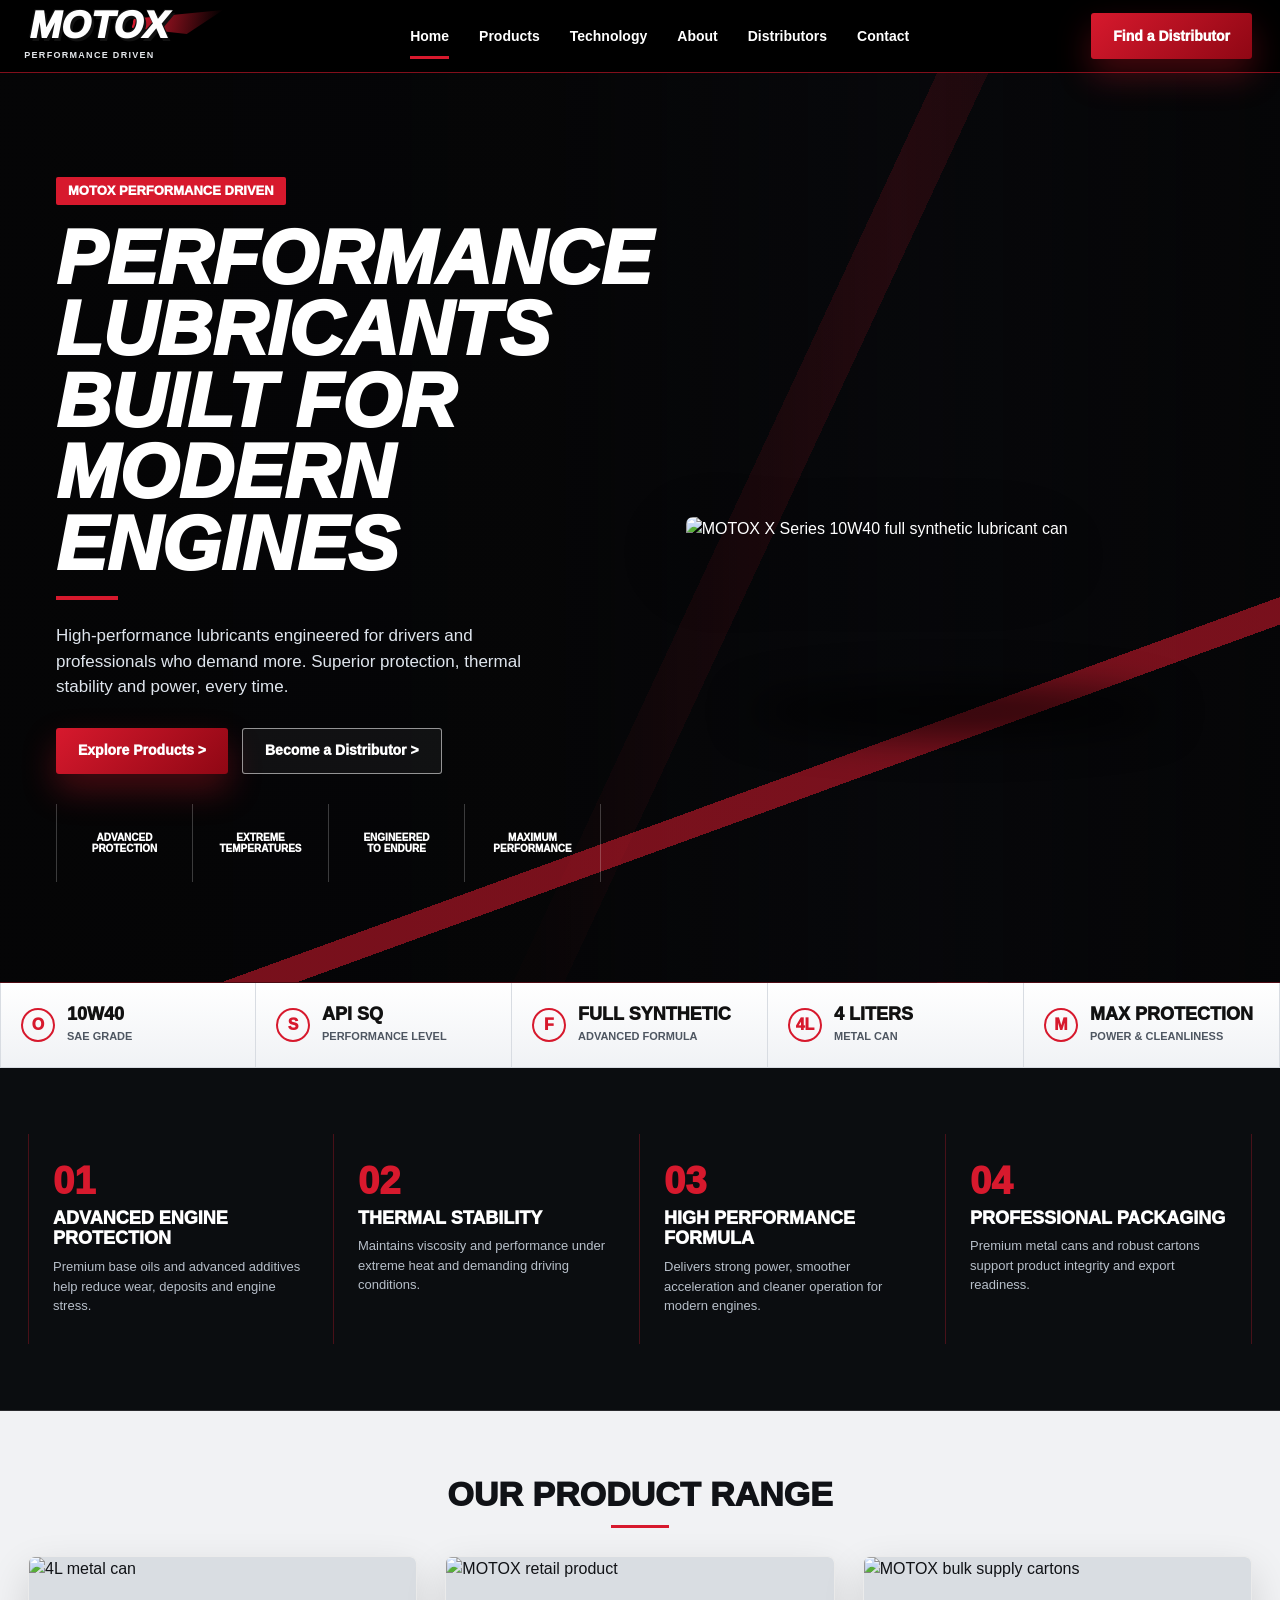
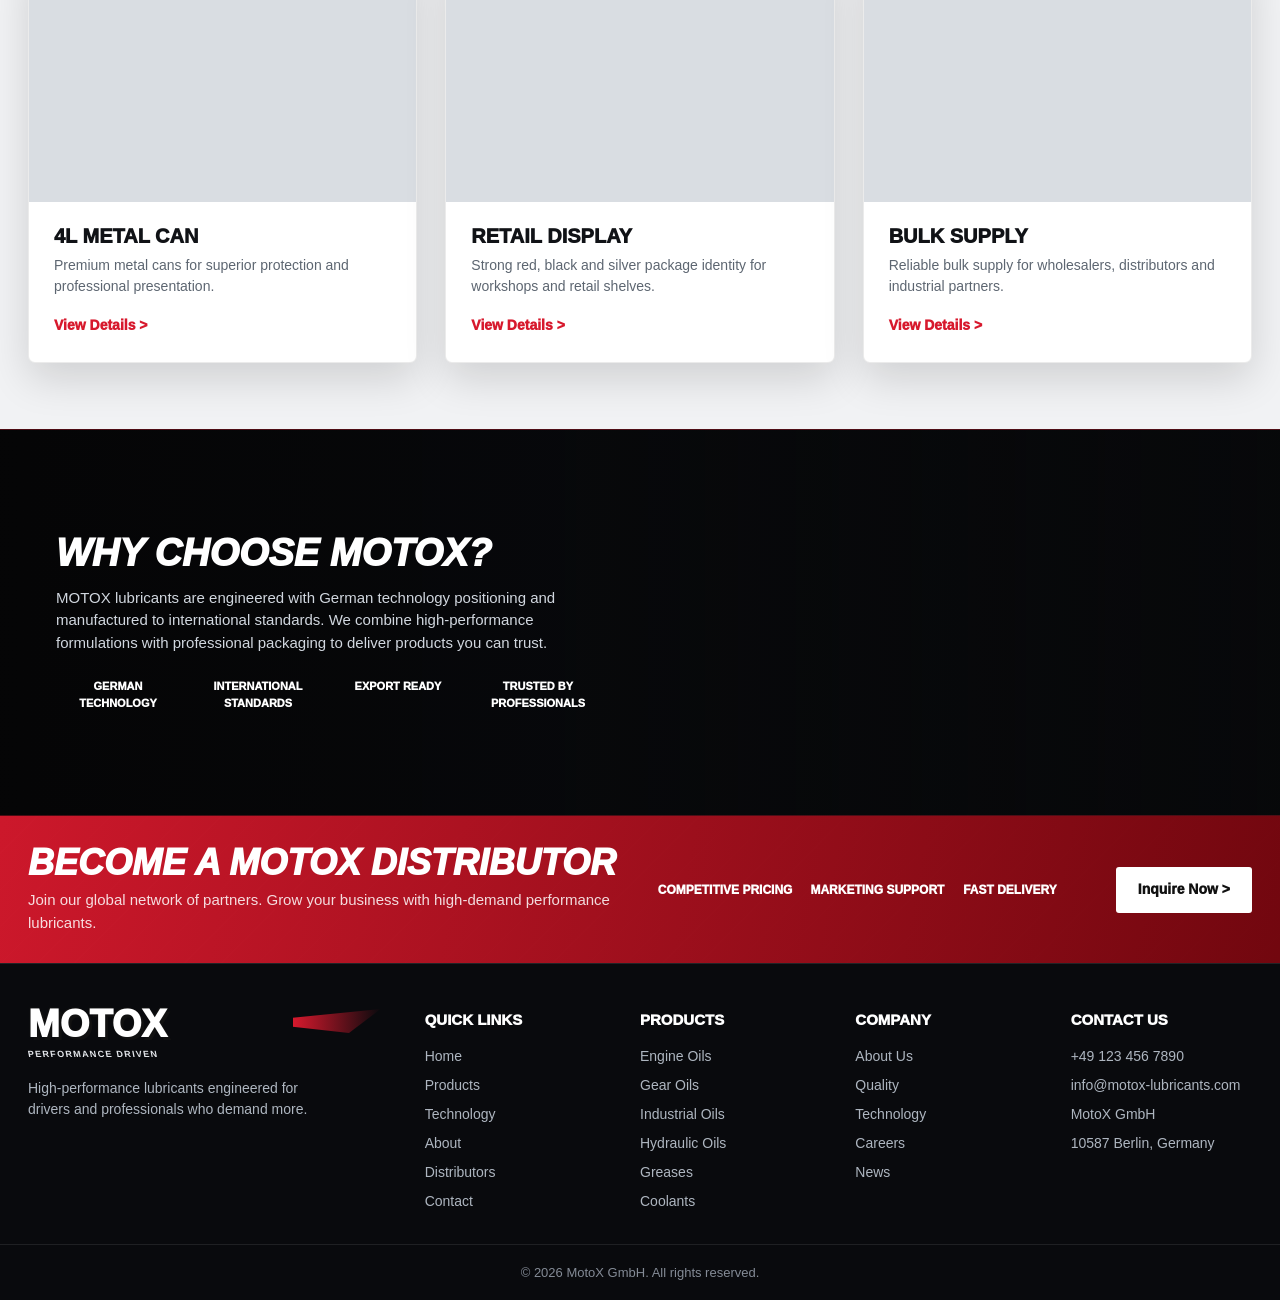
==== motox-public/index.html @ d798e987 "Publish usable MOTOX public preview page" ====
<!doctype html>
<html lang="en">
<head>
<meta charset="utf-8">
<meta name="viewport" content="width=device-width, initial-scale=1">
<title>MOTOX Performance Driven</title>
<meta name="description" content="MOTOX performance lubricants built for modern engines.">
<style>
:root{--red:#d7192d;--red2:#8f0714;--black:#050506;--ink:#101216;--muted:#b8c0ca;--paper:#f1f2f4;--max:1280px}*{box-sizing:border-box}html{scroll-behavior:smooth}body{margin:0;background:#050506;color:#fff;font-family:"Arial Narrow","Segoe UI",Arial,"Noto Sans TC",sans-serif;line-height:1.5}a{color:inherit;text-decoration:none}img{display:block;max-width:100%}.topbar{position:sticky;top:0;z-index:20;background:rgba(0,0,0,.94);border-bottom:1px solid rgba(215,25,45,.6);backdrop-filter:blur(14px)}.nav{max-width:var(--max);height:72px;margin:auto;padding:0 28px;display:flex;align-items:center;justify-content:space-between;gap:24px}.logo{position:relative;min-width:200px;transform:skew(-11deg)}.logo strong{display:block;font-size:38px;line-height:.82;font-weight:1000;text-shadow:3px 3px 0 #111,-1px -1px 0 #111}.logo span{display:block;margin-top:8px;font-size:9px;font-weight:900;letter-spacing:1.3px;text-transform:uppercase;transform:skew(11deg);color:#e4e7eb}.logo:after{content:"";position:absolute;top:0;right:10px;width:88px;height:24px;background:linear-gradient(90deg,var(--red),transparent);clip-path:polygon(0 36%,100% 0,64% 100%,0 74%);z-index:-1}.links{display:flex;gap:30px;font-size:14px;font-weight:850}.links a{height:72px;display:grid;place-items:center;position:relative}.links a:after{content:"";position:absolute;bottom:13px;left:0;right:0;height:3px;background:var(--red);transform:scaleX(0)}.links a:hover:after,.links .active:after{transform:scaleX(1)}.cta,.btn,.ghost,.lightbtn{min-height:46px;display:inline-flex;align-items:center;justify-content:center;gap:10px;padding:0 22px;border-radius:3px;font-size:14px;font-weight:950;white-space:nowrap}.cta,.btn{background:linear-gradient(135deg,var(--red),var(--red2));box-shadow:0 16px 34px rgba(215,25,45,.32)}.ghost{border:1px solid rgba(255,255,255,.55);background:rgba(255,255,255,.05)}.lightbtn{color:#111;background:#fff}.hero{min-height:540px;overflow:hidden;position:relative;background:linear-gradient(90deg,rgba(5,5,6,.99),rgba(5,5,6,.93) 42%,rgba(5,5,6,.36) 70%,rgba(5,5,6,.86)),linear-gradient(115deg,transparent 0 55%,rgba(215,25,45,.22) 55% 58%,transparent 58%),url("https://images.weserv.nl/?url=https%3A%2F%2Ffiles.catbox.moe%2Fi6bog7.jpg") right center/50% 100% no-repeat,#08090d;border-bottom:1px solid rgba(215,25,45,.35)}.hero:before{content:"";position:absolute;inset:0;background:linear-gradient(160deg,transparent 0 72%,rgba(215,25,45,.55) 72% 74%,transparent 74%);pointer-events:none}.hero-inner{position:relative;z-index:1;max-width:var(--max);min-height:540px;margin:auto;padding:38px 28px 34px;display:grid;grid-template-columns:minmax(0,.95fr) minmax(420px,.85fr);gap:28px;align-items:center}.tag{display:inline-flex;min-height:28px;align-items:center;background:var(--red);padding:0 12px;border-radius:2px;font-size:13px;font-weight:1000;text-transform:uppercase}.hero h1{max-width:590px;margin:17px 0 0;font-size:clamp(46px,6.2vw,76px);line-height:.94;font-style:italic;font-weight:1000;text-transform:uppercase}.line{width:62px;height:4px;background:var(--red);margin:17px 0 0}.hero p{max-width:520px;margin:23px 0 0;color:#dfe5ed;font-family:"Segoe UI",Arial,sans-serif;font-size:17px;font-weight:500}.actions{display:flex;gap:14px;flex-wrap:wrap;margin-top:28px}.mini{max-width:545px;margin-top:30px;display:grid;grid-template-columns:repeat(4,1fr);border-left:1px solid rgba(255,255,255,.22)}.mini div{min-height:78px;display:grid;place-items:center;text-align:center;border-right:1px solid rgba(255,255,255,.22);font-size:10px;line-height:1.1;font-weight:1000;text-transform:uppercase}.product{position:relative;min-height:470px;display:grid;place-items:center}.product:after{content:"";position:absolute;left:11%;right:11%;bottom:6%;height:50px;border-radius:50%;background:rgba(0,0,0,.65);filter:blur(20px)}.product img{position:relative;z-index:1;width:min(100%,545px);border-radius:7px;filter:drop-shadow(0 26px 42px rgba(0,0,0,.48))}.strip{background:linear-gradient(#fff,#f0f2f5);color:#111;border-bottom:1px solid #d8dce2}.strip-inner{max-width:var(--max);margin:auto;display:grid;grid-template-columns:repeat(5,1fr)}.spec{min-height:84px;padding:16px 20px;display:flex;align-items:center;gap:12px;border-right:1px solid #d8dce2}.spec:first-child{border-left:1px solid #d8dce2}.icon{width:34px;height:34px;border:2px solid var(--red);border-radius:50%;display:grid;place-items:center;color:var(--red);font-weight:1000}.spec b{display:block;font-size:18px;line-height:1;font-weight:1000;text-transform:uppercase}.spec span{display:block;margin-top:5px;color:#4e5661;font-size:11px;font-weight:900;text-transform:uppercase}.features{background:#0b0d10;border-bottom:1px solid rgba(255,255,255,.12)}.feature-grid{max-width:var(--max);margin:auto;display:grid;grid-template-columns:repeat(4,1fr)}.feature{min-height:166px;padding:28px 24px;border-right:1px solid rgba(215,25,45,.3)}.feature:first-child{border-left:1px solid rgba(215,25,45,.3)}.feature .mark{color:var(--red);font-size:38px;font-weight:1000;line-height:1}.feature h3{margin:8px 0;font-size:18px;line-height:1.15;font-weight:1000;text-transform:uppercase}.feature p{margin:0;color:#b7bfc9;font-family:"Segoe UI",Arial,sans-serif;font-size:13px}section{padding:66px 28px}.light{color:#101216;background:var(--paper)}.inner{max-width:var(--max);margin:auto}.title{text-align:center;margin-bottom:28px}.title h2{margin:0;font-size:34px;line-height:1;font-weight:1000;text-transform:uppercase}.title:after{content:"";display:block;width:58px;height:3px;background:var(--red);margin:14px auto 0}.cards{display:grid;grid-template-columns:repeat(3,1fr);gap:28px}.card{overflow:hidden;border-radius:7px;background:#fff;border:1px solid rgba(0,0,0,.08);box-shadow:0 16px 42px rgba(0,0,0,.14)}.card img{width:100%;height:245px;object-fit:cover;background:#d9dde2}.card:nth-child(1) img{object-position:center 42%}.card:nth-child(2) img{object-position:center 48%}.card:nth-child(3) img{object-position:center 40%}.body{padding:23px 25px 25px}.body h3{margin:0 0 8px;font-size:20px;line-height:1.1;font-weight:1000;text-transform:uppercase}.body p{margin:0;color:#5d6671;font-family:"Segoe UI",Arial,sans-serif;font-size:14px}.body a{display:inline-flex;margin-top:18px;color:var(--red);font-size:14px;font-weight:1000}.why{position:relative;min-height:245px;background:linear-gradient(90deg,rgba(5,5,6,.98),rgba(7,8,10,.94) 44%,rgba(7,8,10,.16)),url("https://images.weserv.nl/?url=https%3A%2F%2Ffiles.catbox.moe%2F18kzrf.jpg") right center/auto 100% no-repeat,#07080a;border-top:1px solid rgba(215,25,45,.34);border-bottom:1px solid rgba(215,25,45,.34)}.why-inner{max-width:var(--max);min-height:245px;margin:auto;padding:38px 28px;display:grid;align-content:center}.why-copy{max-width:560px}.why h2{margin:0;font-size:38px;line-height:1;font-weight:1000;font-style:italic;text-transform:uppercase}.why p{margin:15px 0 0;color:#d1d7df;font-family:"Segoe UI",Arial,sans-serif;font-size:15px}.points{margin-top:24px;display:grid;grid-template-columns:repeat(4,124px);gap:16px}.points div{text-align:center;font-size:11px;font-weight:1000;text-transform:uppercase}.dist{padding:29px 28px;background:linear-gradient(100deg,rgba(215,25,45,.95),rgba(116,7,15,.98)),repeating-linear-gradient(135deg,rgba(255,255,255,.08) 0,rgba(255,255,255,.08) 1px,transparent 1px,transparent 26px)}.dist-inner{max-width:var(--max);margin:auto;display:grid;grid-template-columns:minmax(0,1fr) auto;gap:28px;align-items:center}.dist h2{margin:0;font-size:36px;line-height:1;font-weight:1000;font-style:italic;text-transform:uppercase}.dist p{margin:8px 0 0;color:rgba(255,255,255,.85);font-family:"Segoe UI",Arial,sans-serif;font-size:15px}.dist-actions{display:grid;grid-template-columns:repeat(3,minmax(120px,1fr)) auto;gap:18px;align-items:center}.dist-item{font-size:12px;font-weight:1000;text-transform:uppercase}.footer{background:#090a0d;border-top:1px solid rgba(255,255,255,.1)}.footer-inner{max-width:var(--max);margin:auto;padding:45px 28px 32px;display:grid;grid-template-columns:1.2fr repeat(4,minmax(125px,.6fr));gap:34px}.footer p{max-width:280px;margin:16px 0 0;color:#aeb6c0;font-family:"Segoe UI",Arial,sans-serif;font-size:14px}.footer h3{margin:0 0 14px;font-size:15px;font-weight:1000;text-transform:uppercase}.footer ul{display:grid;gap:8px;margin:0;padding:0;list-style:none;color:#aeb6c0;font-family:"Segoe UI",Arial,sans-serif;font-size:14px}.copy{padding:18px 28px;border-top:1px solid rgba(255,255,255,.09);color:#848b96;text-align:center;font-family:"Segoe UI",Arial,sans-serif;font-size:13px}@media(max-width:1080px){.links{display:none}.hero-inner{grid-template-columns:1fr}.product{min-height:auto}.strip-inner{grid-template-columns:repeat(3,1fr)}.feature-grid,.cards{grid-template-columns:repeat(2,1fr)}.dist-inner,.dist-actions{grid-template-columns:1fr}.footer-inner{grid-template-columns:repeat(2,1fr)}}@media(max-width:680px){.nav{height:66px;padding:0 16px}.logo{min-width:138px}.logo strong{font-size:27px}.logo span{font-size:8px}.cta{min-height:38px;padding:0 12px;font-size:12px}.hero-inner{padding:40px 16px;min-height:0}.hero h1{font-size:clamp(38px,12vw,58px)}.actions{flex-direction:column}.btn,.ghost,.lightbtn{width:100%}.mini,.strip-inner,.feature-grid,.cards,.points,.footer-inner{grid-template-columns:1fr}.mini{border-left:0}.mini div,.spec,.feature{border-left:0!important;border-right:0!important;border-bottom:1px solid rgba(255,255,255,.14)}section{padding:54px 16px}.why-inner{padding:42px 16px}.dist{padding:32px 16px}.footer-inner{padding:40px 16px 28px}}
</style>
</head>
<body>
<header class="topbar"><nav class="nav"><a class="logo" href="#top"><strong>MOTOX</strong><span>Performance Driven</span></a><div class="links"><a class="active" href="#top">Home</a><a href="#products">Products</a><a href="#technology">Technology</a><a href="#about">About</a><a href="#distributors">Distributors</a><a href="#contact">Contact</a></div><a class="cta" href="#distributors">Find a Distributor</a></nav></header>
<main id="top"><section class="hero"><div class="hero-inner"><div><span class="tag">MOTOX Performance Driven</span><h1>Performance Lubricants Built For Modern Engines</h1><div class="line"></div><p>High-performance lubricants engineered for drivers and professionals who demand more. Superior protection, thermal stability and power, every time.</p><div class="actions"><a class="btn" href="#products">Explore Products &gt;</a><a class="ghost" href="#distributors">Become a Distributor &gt;</a></div><div class="mini"><div>Advanced<br>Protection</div><div>Extreme<br>Temperatures</div><div>Engineered<br>To Endure</div><div>Maximum<br>Performance</div></div></div><div class="product"><img src="https://images.weserv.nl/?url=https%3A%2F%2Ffiles.catbox.moe%2F12duyk.jpg" alt="MOTOX X Series 10W40 full synthetic lubricant can"></div></div></section><div class="strip"><div class="strip-inner"><div class="spec"><div class="icon">O</div><div><b>10W40</b><span>SAE Grade</span></div></div><div class="spec"><div class="icon">S</div><div><b>API SQ</b><span>Performance Level</span></div></div><div class="spec"><div class="icon">F</div><div><b>Full Synthetic</b><span>Advanced Formula</span></div></div><div class="spec"><div class="icon">4L</div><div><b>4 Liters</b><span>Metal Can</span></div></div><div class="spec"><div class="icon">M</div><div><b>Max Protection</b><span>Power & Cleanliness</span></div></div></div></div><section id="technology" class="features"><div class="feature-grid"><article class="feature"><div class="mark">01</div><h3>Advanced Engine Protection</h3><p>Premium base oils and advanced additives help reduce wear, deposits and engine stress.</p></article><article class="feature"><div class="mark">02</div><h3>Thermal Stability</h3><p>Maintains viscosity and performance under extreme heat and demanding driving conditions.</p></article><article class="feature"><div class="mark">03</div><h3>High Performance Formula</h3><p>Delivers strong power, smoother acceleration and cleaner operation for modern engines.</p></article><article class="feature"><div class="mark">04</div><h3>Professional Packaging</h3><p>Premium metal cans and robust cartons support product integrity and export readiness.</p></article></div></section><section id="products" class="light"><div class="inner"><div class="title"><h2>Our Product Range</h2></div><div class="cards"><article class="card"><img src="https://images.weserv.nl/?url=https%3A%2F%2Ffiles.catbox.moe%2F12duyk.jpg" alt="4L metal can"><div class="body"><h3>4L Metal Can</h3><p>Premium metal cans for superior protection and professional presentation.</p><a href="#contact">View Details &gt;</a></div></article><article class="card"><img src="https://images.weserv.nl/?url=https%3A%2F%2Ffiles.catbox.moe%2F2rlpzh.jpg" alt="MOTOX retail product"><div class="body"><h3>Retail Display</h3><p>Strong red, black and silver package identity for workshops and retail shelves.</p><a href="#contact">View Details &gt;</a></div></article><article class="card"><img src="https://images.weserv.nl/?url=https%3A%2F%2Ffiles.catbox.moe%2Ffzpqph.jpg" alt="MOTOX bulk supply cartons"><div class="body"><h3>Bulk Supply</h3><p>Reliable bulk supply for wholesalers, distributors and industrial partners.</p><a href="#contact">View Details &gt;</a></div></article></div></div></section><section id="about" class="why"><div class="why-inner"><div class="why-copy"><h2>Why Choose MOTOX?</h2><p>MOTOX lubricants are engineered with German technology positioning and manufactured to international standards. We combine high-performance formulations with professional packaging to deliver products you can trust.</p><div class="points"><div>German Technology</div><div>International Standards</div><div>Export Ready</div><div>Trusted By Professionals</div></div></div></div></section><section id="distributors" class="dist"><div class="dist-inner"><div><h2>Become a MOTOX Distributor</h2><p>Join our global network of partners. Grow your business with high-demand performance lubricants.</p></div><div class="dist-actions"><div class="dist-item">Competitive Pricing</div><div class="dist-item">Marketing Support</div><div class="dist-item">Fast Delivery</div><a class="lightbtn" href="#contact">Inquire Now &gt;</a></div></div></section></main><footer id="contact" class="footer"><div class="footer-inner"><div><a class="logo" href="#top"><strong>MOTOX</strong><span>Performance Driven</span></a><p>High-performance lubricants engineered for drivers and professionals who demand more.</p></div><div><h3>Quick Links</h3><ul><li>Home</li><li>Products</li><li>Technology</li><li>About</li><li>Distributors</li><li>Contact</li></ul></div><div><h3>Products</h3><ul><li>Engine Oils</li><li>Gear Oils</li><li>Industrial Oils</li><li>Hydraulic Oils</li><li>Greases</li><li>Coolants</li></ul></div><div><h3>Company</h3><ul><li>About Us</li><li>Quality</li><li>Technology</li><li>Careers</li><li>News</li></ul></div><div><h3>Contact Us</h3><ul><li>+49 123 456 7890</li><li>info@motox-lubricants.com</li><li>MotoX GmbH</li><li>10587 Berlin, Germany</li></ul></div></div><div class="copy">&copy; 2026 MotoX GmbH. All rights reserved.</div></footer>
</body>
</html>
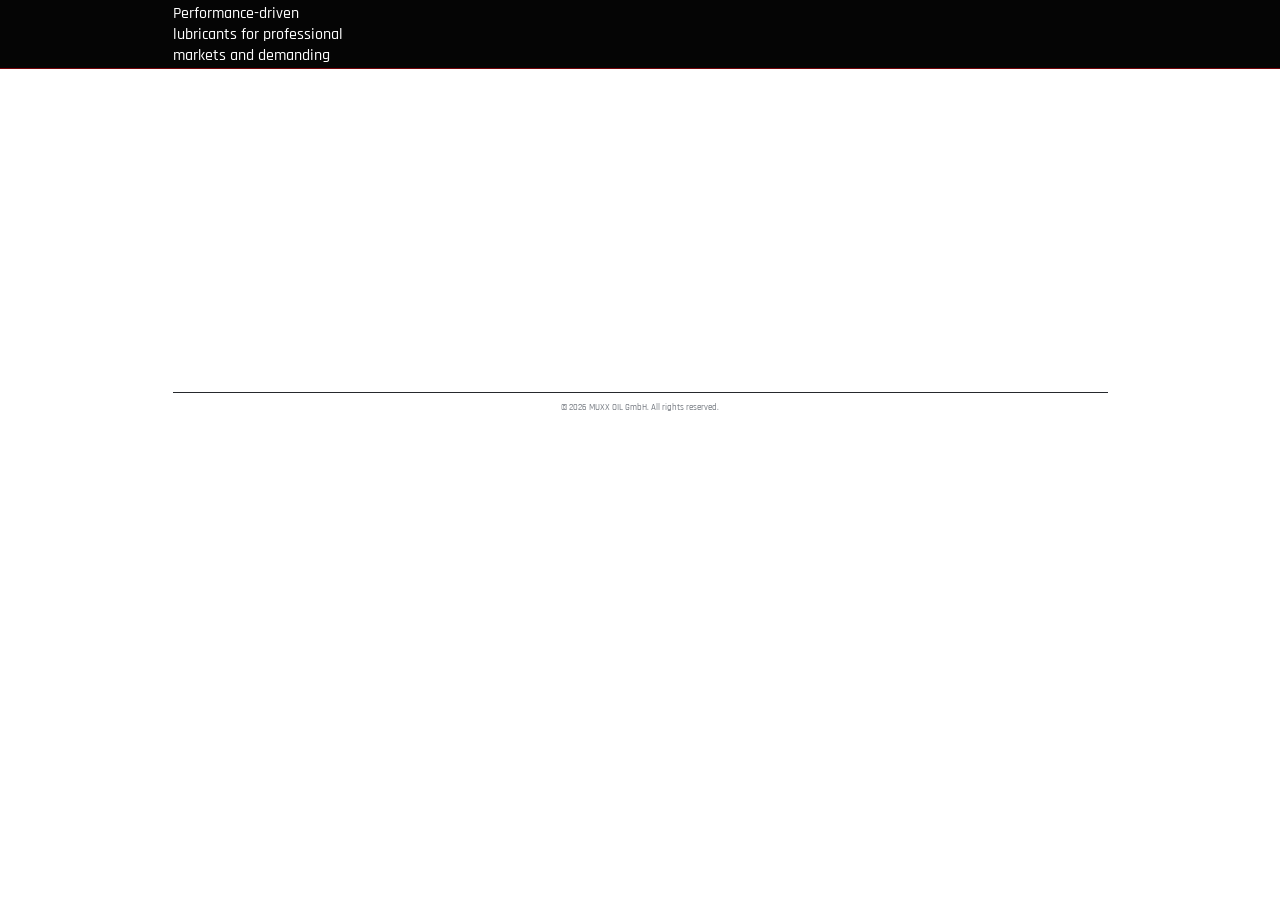
==== commit dfd9f103: "Update MOTOX public website with full product series" ====
--- a/motox-public/index.html
+++ b/motox-public/index.html
@@ -1,16 +1,337 @@
 <!doctype html>
 <html lang="en">
 <head>
-<meta charset="utf-8">
-<meta name="viewport" content="width=device-width, initial-scale=1">
-<title>MOTOX Performance Driven</title>
-<meta name="description" content="MOTOX performance lubricants built for modern engines.">
-<style>
-:root{--red:#d7192d;--red2:#8f0714;--black:#050506;--ink:#101216;--muted:#b8c0ca;--paper:#f1f2f4;--max:1280px}*{box-sizing:border-box}html{scroll-behavior:smooth}body{margin:0;background:#050506;color:#fff;font-family:"Arial Narrow","Segoe UI",Arial,"Noto Sans TC",sans-serif;line-height:1.5}a{color:inherit;text-decoration:none}img{display:block;max-width:100%}.topbar{position:sticky;top:0;z-index:20;background:rgba(0,0,0,.94);border-bottom:1px solid rgba(215,25,45,.6);backdrop-filter:blur(14px)}.nav{max-width:var(--max);height:72px;margin:auto;padding:0 28px;display:flex;align-items:center;justify-content:space-between;gap:24px}.logo{position:relative;min-width:200px;transform:skew(-11deg)}.logo strong{display:block;font-size:38px;line-height:.82;font-weight:1000;text-shadow:3px 3px 0 #111,-1px -1px 0 #111}.logo span{display:block;margin-top:8px;font-size:9px;font-weight:900;letter-spacing:1.3px;text-transform:uppercase;transform:skew(11deg);color:#e4e7eb}.logo:after{content:"";position:absolute;top:0;right:10px;width:88px;height:24px;background:linear-gradient(90deg,var(--red),transparent);clip-path:polygon(0 36%,100% 0,64% 100%,0 74%);z-index:-1}.links{display:flex;gap:30px;font-size:14px;font-weight:850}.links a{height:72px;display:grid;place-items:center;position:relative}.links a:after{content:"";position:absolute;bottom:13px;left:0;right:0;height:3px;background:var(--red);transform:scaleX(0)}.links a:hover:after,.links .active:after{transform:scaleX(1)}.cta,.btn,.ghost,.lightbtn{min-height:46px;display:inline-flex;align-items:center;justify-content:center;gap:10px;padding:0 22px;border-radius:3px;font-size:14px;font-weight:950;white-space:nowrap}.cta,.btn{background:linear-gradient(135deg,var(--red),var(--red2));box-shadow:0 16px 34px rgba(215,25,45,.32)}.ghost{border:1px solid rgba(255,255,255,.55);background:rgba(255,255,255,.05)}.lightbtn{color:#111;background:#fff}.hero{min-height:540px;overflow:hidden;position:relative;background:linear-gradient(90deg,rgba(5,5,6,.99),rgba(5,5,6,.93) 42%,rgba(5,5,6,.36) 70%,rgba(5,5,6,.86)),linear-gradient(115deg,transparent 0 55%,rgba(215,25,45,.22) 55% 58%,transparent 58%),url("https://images.weserv.nl/?url=https%3A%2F%2Ffiles.catbox.moe%2Fi6bog7.jpg") right center/50% 100% no-repeat,#08090d;border-bottom:1px solid rgba(215,25,45,.35)}.hero:before{content:"";position:absolute;inset:0;background:linear-gradient(160deg,transparent 0 72%,rgba(215,25,45,.55) 72% 74%,transparent 74%);pointer-events:none}.hero-inner{position:relative;z-index:1;max-width:var(--max);min-height:540px;margin:auto;padding:38px 28px 34px;display:grid;grid-template-columns:minmax(0,.95fr) minmax(420px,.85fr);gap:28px;align-items:center}.tag{display:inline-flex;min-height:28px;align-items:center;background:var(--red);padding:0 12px;border-radius:2px;font-size:13px;font-weight:1000;text-transform:uppercase}.hero h1{max-width:590px;margin:17px 0 0;font-size:clamp(46px,6.2vw,76px);line-height:.94;font-style:italic;font-weight:1000;text-transform:uppercase}.line{width:62px;height:4px;background:var(--red);margin:17px 0 0}.hero p{max-width:520px;margin:23px 0 0;color:#dfe5ed;font-family:"Segoe UI",Arial,sans-serif;font-size:17px;font-weight:500}.actions{display:flex;gap:14px;flex-wrap:wrap;margin-top:28px}.mini{max-width:545px;margin-top:30px;display:grid;grid-template-columns:repeat(4,1fr);border-left:1px solid rgba(255,255,255,.22)}.mini div{min-height:78px;display:grid;place-items:center;text-align:center;border-right:1px solid rgba(255,255,255,.22);font-size:10px;line-height:1.1;font-weight:1000;text-transform:uppercase}.product{position:relative;min-height:470px;display:grid;place-items:center}.product:after{content:"";position:absolute;left:11%;right:11%;bottom:6%;height:50px;border-radius:50%;background:rgba(0,0,0,.65);filter:blur(20px)}.product img{position:relative;z-index:1;width:min(100%,545px);border-radius:7px;filter:drop-shadow(0 26px 42px rgba(0,0,0,.48))}.strip{background:linear-gradient(#fff,#f0f2f5);color:#111;border-bottom:1px solid #d8dce2}.strip-inner{max-width:var(--max);margin:auto;display:grid;grid-template-columns:repeat(5,1fr)}.spec{min-height:84px;padding:16px 20px;display:flex;align-items:center;gap:12px;border-right:1px solid #d8dce2}.spec:first-child{border-left:1px solid #d8dce2}.icon{width:34px;height:34px;border:2px solid var(--red);border-radius:50%;display:grid;place-items:center;color:var(--red);font-weight:1000}.spec b{display:block;font-size:18px;line-height:1;font-weight:1000;text-transform:uppercase}.spec span{display:block;margin-top:5px;color:#4e5661;font-size:11px;font-weight:900;text-transform:uppercase}.features{background:#0b0d10;border-bottom:1px solid rgba(255,255,255,.12)}.feature-grid{max-width:var(--max);margin:auto;display:grid;grid-template-columns:repeat(4,1fr)}.feature{min-height:166px;padding:28px 24px;border-right:1px solid rgba(215,25,45,.3)}.feature:first-child{border-left:1px solid rgba(215,25,45,.3)}.feature .mark{color:var(--red);font-size:38px;font-weight:1000;line-height:1}.feature h3{margin:8px 0;font-size:18px;line-height:1.15;font-weight:1000;text-transform:uppercase}.feature p{margin:0;color:#b7bfc9;font-family:"Segoe UI",Arial,sans-serif;font-size:13px}section{padding:66px 28px}.light{color:#101216;background:var(--paper)}.inner{max-width:var(--max);margin:auto}.title{text-align:center;margin-bottom:28px}.title h2{margin:0;font-size:34px;line-height:1;font-weight:1000;text-transform:uppercase}.title:after{content:"";display:block;width:58px;height:3px;background:var(--red);margin:14px auto 0}.cards{display:grid;grid-template-columns:repeat(3,1fr);gap:28px}.card{overflow:hidden;border-radius:7px;background:#fff;border:1px solid rgba(0,0,0,.08);box-shadow:0 16px 42px rgba(0,0,0,.14)}.card img{width:100%;height:245px;object-fit:cover;background:#d9dde2}.card:nth-child(1) img{object-position:center 42%}.card:nth-child(2) img{object-position:center 48%}.card:nth-child(3) img{object-position:center 40%}.body{padding:23px 25px 25px}.body h3{margin:0 0 8px;font-size:20px;line-height:1.1;font-weight:1000;text-transform:uppercase}.body p{margin:0;color:#5d6671;font-family:"Segoe UI",Arial,sans-serif;font-size:14px}.body a{display:inline-flex;margin-top:18px;color:var(--red);font-size:14px;font-weight:1000}.why{position:relative;min-height:245px;background:linear-gradient(90deg,rgba(5,5,6,.98),rgba(7,8,10,.94) 44%,rgba(7,8,10,.16)),url("https://images.weserv.nl/?url=https%3A%2F%2Ffiles.catbox.moe%2F18kzrf.jpg") right center/auto 100% no-repeat,#07080a;border-top:1px solid rgba(215,25,45,.34);border-bottom:1px solid rgba(215,25,45,.34)}.why-inner{max-width:var(--max);min-height:245px;margin:auto;padding:38px 28px;display:grid;align-content:center}.why-copy{max-width:560px}.why h2{margin:0;font-size:38px;line-height:1;font-weight:1000;font-style:italic;text-transform:uppercase}.why p{margin:15px 0 0;color:#d1d7df;font-family:"Segoe UI",Arial,sans-serif;font-size:15px}.points{margin-top:24px;display:grid;grid-template-columns:repeat(4,124px);gap:16px}.points div{text-align:center;font-size:11px;font-weight:1000;text-transform:uppercase}.dist{padding:29px 28px;background:linear-gradient(100deg,rgba(215,25,45,.95),rgba(116,7,15,.98)),repeating-linear-gradient(135deg,rgba(255,255,255,.08) 0,rgba(255,255,255,.08) 1px,transparent 1px,transparent 26px)}.dist-inner{max-width:var(--max);margin:auto;display:grid;grid-template-columns:minmax(0,1fr) auto;gap:28px;align-items:center}.dist h2{margin:0;font-size:36px;line-height:1;font-weight:1000;font-style:italic;text-transform:uppercase}.dist p{margin:8px 0 0;color:rgba(255,255,255,.85);font-family:"Segoe UI",Arial,sans-serif;font-size:15px}.dist-actions{display:grid;grid-template-columns:repeat(3,minmax(120px,1fr)) auto;gap:18px;align-items:center}.dist-item{font-size:12px;font-weight:1000;text-transform:uppercase}.footer{background:#090a0d;border-top:1px solid rgba(255,255,255,.1)}.footer-inner{max-width:var(--max);margin:auto;padding:45px 28px 32px;display:grid;grid-template-columns:1.2fr repeat(4,minmax(125px,.6fr));gap:34px}.footer p{max-width:280px;margin:16px 0 0;color:#aeb6c0;font-family:"Segoe UI",Arial,sans-serif;font-size:14px}.footer h3{margin:0 0 14px;font-size:15px;font-weight:1000;text-transform:uppercase}.footer ul{display:grid;gap:8px;margin:0;padding:0;list-style:none;color:#aeb6c0;font-family:"Segoe UI",Arial,sans-serif;font-size:14px}.copy{padding:18px 28px;border-top:1px solid rgba(255,255,255,.09);color:#848b96;text-align:center;font-family:"Segoe UI",Arial,sans-serif;font-size:13px}@media(max-width:1080px){.links{display:none}.hero-inner{grid-template-columns:1fr}.product{min-height:auto}.strip-inner{grid-template-columns:repeat(3,1fr)}.feature-grid,.cards{grid-template-columns:repeat(2,1fr)}.dist-inner,.dist-actions{grid-template-columns:1fr}.footer-inner{grid-template-columns:repeat(2,1fr)}}@media(max-width:680px){.nav{height:66px;padding:0 16px}.logo{min-width:138px}.logo strong{font-size:27px}.logo span{font-size:8px}.cta{min-height:38px;padding:0 12px;font-size:12px}.hero-inner{padding:40px 16px;min-height:0}.hero h1{font-size:clamp(38px,12vw,58px)}.actions{flex-direction:column}.btn,.ghost,.lightbtn{width:100%}.mini,.strip-inner,.feature-grid,.cards,.points,.footer-inner{grid-template-columns:1fr}.mini{border-left:0}.mini div,.spec,.feature{border-left:0!important;border-right:0!important;border-bottom:1px solid rgba(255,255,255,.14)}section{padding:54px 16px}.why-inner{padding:42px 16px}.dist{padding:32px 16px}.footer-inner{padding:40px 16px 28px}}
-</style>
+  <meta charset="utf-8">
+  <meta name="viewport" content="width=device-width, initial-scale=1">
+  <meta name="description" content="MOTOX performance lubricants for modern engines.">
+  <title>MOTOX | Performance Driven</title>
+  <link rel="preconnect" href="https://fonts.googleapis.com">
+  <link rel="preconnect" href="https://fonts.gstatic.com" crossorigin>
+  <link href="https://fonts.googleapis.com/css2?family=Barlow+Condensed:ital,wght@0,600;0,700;0,800;1,700;1,800&family=Rajdhani:wght@400;500;600;700&display=swap" rel="stylesheet">
+  <style>
+:root {
+  --motox-red: #e30613;
+  --race-black: #0d0d0d;
+  --graphite: #30343a;
+  --metallic-silver: #c0c3c7;
+  --steel-grey: #6b7078;
+  --pure-white: #ffffff;
+  --page-grey: #f2f3f5;
+  --muted-text: #a8adb4;
+  --container: 1220px;
+  --radius: 10px;
+  --shadow: 0 12px 32px rgba(0,0,0,.14);
+}
+
+
+* { box-sizing: border-box; }
+html { scroll-behavior: smooth; }
+body {
+  margin: 0;
+  color: var(--graphite);
+  background: var(--pure-white);
+  font-family: "Rajdhani", Arial, sans-serif;
+  font-weight: 500;
+}
+img { display: block; max-width: 100%; }
+a { color: inherit; text-decoration: none; }
+.container { width: min(var(--container), calc(100% - 48px)); margin-inline: auto; }
+
+.site-header {
+  height: 76px;
+  background: #050505;
+  color: white;
+  border-bottom: 1px solid rgba(227,6,19,.5);
+  position: sticky;
+  top: 0;
+  z-index: 50;
+}
+.nav-shell { height: 100%; display: flex; align-items: center; gap: 28px; }
+.brand { width: 208px; flex: 0 0 auto; overflow: hidden; }
+.brand img { width: 100%; }
+.main-nav { margin-left: auto; display: flex; align-items: stretch; height: 100%; gap: 28px; }
+.main-nav a { display: grid; place-items: center; font-weight: 700; position: relative; }
+.main-nav a:hover, .main-nav a.active { color: white; }
+.main-nav a.active::after { content: ""; position: absolute; bottom: 17px; left: 0; right: 0; height: 2px; background: var(--motox-red); }
+.nav-cta { background: var(--motox-red); color: white; font-weight: 700; padding: 14px 22px; border-radius: 4px; }
+.menu-toggle { display: none; }
+
+.hero {
+  min-height: 610px;
+  color: white;
+  position: relative;
+  overflow: hidden;
+  background:
+    linear-gradient(90deg, #050505 0%, rgba(5,5,5,.97) 43%, rgba(5,5,5,.25) 73%, rgba(5,5,5,.52) 100%),
+    url("https://images.weserv.nl/?url=https%3A%2F%2Ffiles.catbox.moe%2Fi6bog7.jpg") right center / 52% 100% no-repeat,
+    #050505;
+}
+.hero::before {
+  content: "";
+  position: absolute;
+  inset: 0;
+  opacity: .28;
+  background:
+    repeating-linear-gradient(160deg, transparent 0 38px, rgba(255,255,255,.04) 39px 40px),
+    linear-gradient(90deg, transparent 0 64%, rgba(255,255,255,.04) 64% 65%, transparent 65%);
+}
+.hero-lines {
+  position: absolute;
+  inset: 0;
+  background:
+    linear-gradient(164deg, transparent 0 60%, rgba(227,6,19,.55) 60.2% 60.8%, transparent 61%),
+    linear-gradient(168deg, transparent 0 67%, rgba(227,6,19,.2) 67.2% 68%, transparent 68.2%);
+  pointer-events: none;
+}
+.hero-grid { min-height: 610px; display: grid; grid-template-columns: 1.02fr .98fr; align-items: center; position: relative; }
+.hero-copy { padding: 56px 0 42px; z-index: 2; }
+.eyebrow { display: inline-flex; background: var(--motox-red); padding: 6px 10px; font-weight: 800; letter-spacing: .05em; }
+h1, h2, h3 { font-family: "Barlow Condensed", "Arial Narrow", sans-serif; text-transform: uppercase; margin: 0; }
+.hero h1 { margin-top: 18px; font-size: clamp(58px, 6vw, 90px); line-height: .86; font-style: italic; font-weight: 800; letter-spacing: -.025em; }
+.hero-copy > p { width: min(560px, 90%); color: #d3d4d6; font-size: 18px; line-height: 1.45; }
+.hero-actions { display: flex; gap: 18px; margin: 28px 0 34px; }
+.button { min-height: 50px; display: inline-flex; align-items: center; justify-content: center; gap: 22px; padding: 0 22px; font-weight: 800; text-transform: uppercase; border-radius: 4px; }
+.button-primary { background: var(--motox-red); color: white; }
+.button-outline { border: 1px solid rgba(255,255,255,.7); color: white; }
+.button-light { background: white; color: #111; }
+.hero-values { display: grid; grid-template-columns: repeat(4, 1fr); gap: 0; width: min(640px, 100%); }
+.hero-values > div { text-align: center; border-right: 1px solid rgba(255,255,255,.2); font-size: 12px; text-transform: uppercase; line-height: 1.08; }
+.hero-values > div:last-child { border-right: 0; }
+.hero-values .icon { display: block; font-size: 30px; color: white; margin-bottom: 8px; }
+.hero-product { align-self: end; position: relative; height: 100%; display: grid; place-items: end center; z-index: 1; }
+.hero-product img { width: min(560px, 110%); max-height: 575px; object-fit: contain; filter: drop-shadow(0 30px 28px rgba(0,0,0,.55)); position: relative; z-index: 2; }
+.hero-glow { position: absolute; width: 540px; height: 540px; border-radius: 50%; background: radial-gradient(circle, rgba(227,6,19,.25), transparent 64%); bottom: 0; }
+
+.spec-strip { background: linear-gradient(#fff,#f1f2f3); border-bottom: 1px solid #ddd; }
+.spec-grid { min-height: 96px; display: grid; grid-template-columns: repeat(5,1fr); align-items: center; }
+.spec-item { display: flex; align-items: center; justify-content: center; gap: 16px; min-height: 56px; border-right: 1px solid #d5d7da; text-transform: uppercase; }
+.spec-item:last-child { border-right: 0; }
+.spec-icon { color: var(--motox-red); font-size: 34px; }
+.spec-item strong { display: block; font-family: "Barlow Condensed"; font-size: 23px; line-height: 1; }
+.spec-item small { display: block; font-size: 12px; font-weight: 700; margin-top: 4px; }
+
+.dark-section { background: linear-gradient(105deg,#090909,#161616); color: white; }
+.benefit-grid { min-height: 178px; display: grid; grid-template-columns: repeat(4,1fr); align-items: center; }
+.benefit-grid article { min-height: 114px; padding: 8px 30px; border-right: 1px solid rgba(227,6,19,.55); }
+.benefit-grid article:last-child { border-right: 0; }
+.benefit-icon { color: var(--motox-red); font-size: 38px; float: left; margin-right: 20px; }
+.benefit-grid h2 { font-size: 23px; line-height: 1; margin-bottom: 8px; }
+.benefit-grid p { color: #b7bbc0; font-size: 13px; line-height: 1.35; margin: 0; }
+
+.products { background: #f1f2f4; padding: 34px 0 46px; }
+.section-heading { text-align: center; margin-bottom: 24px; }
+.section-heading h2 { font-size: 36px; }
+.section-heading span { display: block; width: 48px; height: 3px; background: var(--motox-red); margin: 9px auto 0; }
+.product-grid { display: grid; grid-template-columns: repeat(3,1fr); gap: 26px; }
+.product-card { background: white; border-radius: var(--radius); box-shadow: var(--shadow); overflow: hidden; }
+.product-card img { width: 100%; height: 230px; object-fit: cover; object-position: center; }
+.product-card img.carton-crop { object-position: 24% 32%; }
+.product-card img.bulk-crop { object-position: 70% 40%; }
+.card-body { padding: 18px 20px 22px; }
+.card-body h3 { font-size: 26px; }
+.card-body p { min-height: 44px; color: #555d65; margin: 5px 0 12px; }
+.card-body a { color: var(--motox-red); font-weight: 800; text-transform: uppercase; }
+.series-range { margin-top: 22px; display: grid; grid-template-columns: 1.25fr repeat(5,1fr); background: #101114; color: white; border-left: 4px solid var(--motox-red); box-shadow: var(--shadow); }
+.series-heading, .series-range a { min-height: 66px; display: flex; flex-direction: column; justify-content: center; padding: 9px 18px; border-right: 1px solid rgba(255,255,255,.13); }
+.series-heading span { color: var(--motox-red); font-family: "Barlow Condensed", sans-serif; font-weight: 800; text-transform: uppercase; font-size: 13px; }
+.series-heading strong { font-family: "Barlow Condensed", sans-serif; text-transform: uppercase; font-size: 19px; }
+.series-range a { align-items: center; transition: background .2s ease, color .2s ease; }
+.series-range a:hover, .series-range a.featured { background: var(--motox-red); }
+.series-range b { font-family: "Barlow Condensed", sans-serif; font-size: 23px; line-height: 1; }
+.series-range small { margin-top: 4px; color: #b9bdc3; font-size: 10px; text-transform: uppercase; }
+.series-range a:hover small, .series-range a.featured small { color: white; }
+
+.why { background: #080808; color: white; overflow: hidden; }
+.why-grid { min-height: 230px; display: grid; grid-template-columns: 44% 56%; align-items: stretch; }
+.why-copy { padding: 32px 0; z-index: 2; }
+.why h2 { font-size: 38px; font-style: italic; }
+.why h2::after { content: ""; display: block; width: 54px; height: 3px; background: var(--motox-red); margin: 8px 0 12px; }
+.why-copy > p { color: #c1c4c8; line-height: 1.4; width: 92%; }
+.trust-grid { display: grid; grid-template-columns: repeat(4,1fr); gap: 12px; margin-top: 21px; }
+.trust-grid span { font-size: 24px; color: white; display: flex; gap: 8px; align-items: center; }
+.trust-grid strong { font-size: 12px; line-height: 1.05; text-transform: uppercase; }
+.why-image { min-height: 230px; background: linear-gradient(90deg,#080808 0%,transparent 30%), url("https://images.weserv.nl/?url=https%3A%2F%2Ffiles.catbox.moe%2F18kzrf.jpg") center/cover no-repeat; }
+
+.distributor { background: linear-gradient(110deg,#850009,#e30613 53%,#4a0005); color: white; border-top: 1px solid rgba(255,255,255,.1); }
+.distributor-grid { min-height: 112px; display: grid; grid-template-columns: 1.15fr 1.2fr auto; align-items: center; gap: 30px; }
+.distributor h2 { font-size: 34px; font-style: italic; }
+.distributor p { margin: 4px 0 0; }
+.dist-benefits { display: grid; grid-template-columns: repeat(3,1fr); gap: 18px; font-weight: 800; text-transform: uppercase; font-size: 13px; }
+.dist-benefits span { border-left: 1px solid rgba(255,255,255,.35); padding-left: 18px; }
+
+.footer { background: #090a0b; color: white; padding-top: 36px; }
+.footer-grid { display: grid; grid-template-columns: 1.45fr repeat(4,1fr); gap: 34px; }
+.footer-brand img { width: 205px; }
+.footer-brand p, .footer p { color: #aaaeb4; }
+.footer h3 { font-size: 20px; margin-bottom: 12px; }
+.footer a { display: block; color: #c9ccd0; margin: 6px 0; }
+.footer a:hover { color: var(--motox-red); }
+.copyright { color: #777c83; border-top: 1px solid #26292d; text-align: center; padding: 20px 0; margin-top: 32px; font-size: 13px; }
+
+@media (max-width: 1000px) {
+  .main-nav { display: none; position: absolute; top: 76px; left: 0; right: 0; height: auto; background: #080808; padding: 18px 24px; flex-direction: column; align-items: stretch; gap: 0; }
+  .main-nav.open { display: flex; }
+  .main-nav a { padding: 13px 0; }
+  .main-nav a.active::after { display: none; }
+  .menu-toggle { margin-left: auto; display: inline-flex; background: transparent; color: white; border: 1px solid #555; padding: 9px 12px; }
+  .nav-cta { display: none; }
+  .hero-grid { grid-template-columns: 1.05fr .95fr; }
+  .hero h1 { font-size: 62px; }
+  .hero-values { grid-template-columns: repeat(2,1fr); gap: 18px 0; }
+  .spec-grid { grid-template-columns: repeat(3,1fr); padding: 16px 0; }
+  .spec-item { border-right: 0; }
+  .benefit-grid { grid-template-columns: repeat(2,1fr); padding: 18px 0; }
+  .benefit-grid article:nth-child(2) { border-right: 0; }
+  .product-grid { grid-template-columns: repeat(2,1fr); }
+  .product-card:last-child { grid-column: 1 / -1; }
+  .series-range { grid-template-columns: repeat(3,1fr); }
+  .series-heading { grid-column: 1 / -1; }
+  .why-grid { grid-template-columns: 1fr; }
+  .why-copy { padding-right: 0; }
+  .why-image { min-height: 300px; }
+  .distributor-grid { grid-template-columns: 1fr; padding: 25px 0; }
+  .footer-grid { grid-template-columns: repeat(3,1fr); }
+  .footer-brand { grid-column: 1 / -1; }
+}
+
+@media (max-width: 680px) {
+  .container { width: min(100% - 28px, var(--container)); }
+  .site-header { height: 66px; }
+  .brand { width: 170px; }
+  .main-nav { top: 66px; }
+  .hero-grid { grid-template-columns: 1fr; min-height: auto; }
+  .hero-copy { padding-top: 40px; }
+  .hero h1 { font-size: 53px; }
+  .hero-copy > p { width: 100%; }
+  .hero-actions { flex-direction: column; align-items: stretch; }
+  .hero-values { grid-template-columns: repeat(2,1fr); }
+  .hero-product { height: 430px; }
+  .hero-product img { max-height: 430px; }
+  .spec-grid { grid-template-columns: repeat(2,1fr); }
+  .spec-item:last-child { grid-column: 1 / -1; }
+  .benefit-grid { grid-template-columns: 1fr; }
+  .benefit-grid article { border-right: 0; border-bottom: 1px solid rgba(227,6,19,.4); padding: 22px 8px; }
+  .product-grid { grid-template-columns: 1fr; }
+  .product-card:last-child { grid-column: auto; }
+  .series-range { grid-template-columns: repeat(2,1fr); }
+  .series-heading { grid-column: 1 / -1; }
+  .trust-grid { grid-template-columns: repeat(2,1fr); }
+  .dist-benefits { grid-template-columns: 1fr; }
+  .footer-grid { grid-template-columns: repeat(2,1fr); }
+}
+
+/* Approved 1055px desktop composition */
+@media (min-width: 1001px) {
+  :root { --container: 935px; --radius: 6px; }
+  .container { width: var(--container); }
+  .site-header { height: 69px; }
+  .nav-shell { gap: 24px; }
+  .brand { width: 190px; }
+  .main-nav { gap: 27px; font-size: 13px; }
+  .main-nav a.active::after { bottom: 15px; }
+  .nav-cta { padding: 12px 18px; font-size: 13px; }
+
+  .hero, .hero-grid { min-height: 445px; height: 445px; }
+  .hero-grid { grid-template-columns: 48% 52%; }
+  .hero-copy { padding: 27px 0 20px; align-self: stretch; }
+  .eyebrow { padding: 4px 9px; font-size: 13px; }
+  .hero h1 { margin-top: 14px; font-size: 53px; line-height: .82; letter-spacing: 0; }
+  .hero h1::after { content: ""; display: block; width: 51px; height: 3px; background: var(--motox-red); margin-top: 14px; }
+  .hero-copy > p { width: 355px; margin: 11px 0 0; font-size: 13px; line-height: 1.42; }
+  .hero-actions { gap: 18px; margin: 16px 0 22px; }
+  .button { min-height: 34px; padding: 0 18px; gap: 18px; font-size: 12px; }
+  .hero-values { width: 360px; }
+  .hero-values .icon { font-size: 25px; margin-bottom: 5px; }
+  .hero-values > div { font-size: 9px; }
+  .hero-product { height: 445px; overflow: visible; }
+  .hero-product::after { content: ""; position: absolute; left: -15px; right: -15px; bottom: 0; height: 48px; background: linear-gradient(#333,#090909); clip-path: polygon(6% 0,100% 22%,96% 100%,0 100%); z-index: 1; }
+  .hero-product img { width: 440px; max-width: none; max-height: 420px; margin: 0 0 20px; object-fit: contain; z-index: 3; }
+  .hero-glow { width: 430px; height: 350px; }
+
+  .spec-grid { min-height: 80px; }
+  .spec-item { min-height: 48px; gap: 11px; }
+  .spec-icon { font-size: 28px; }
+  .spec-item strong { font-size: 18px; }
+  .spec-item small { font-size: 9px; margin-top: 2px; }
+
+  .benefit-grid { min-height: 136px; }
+  .benefit-grid article { min-height: 96px; padding: 8px 22px; }
+  .benefit-icon { font-size: 31px; margin-right: 14px; }
+  .benefit-grid h2 { font-size: 18px; }
+  .benefit-grid p { font-size: 10px; }
+
+  .products { min-height: 404px; padding: 14px 0 17px; }
+  .section-heading { margin-bottom: 10px; }
+  .section-heading h2 { font-size: 25px; }
+  .section-heading span { margin-top: 5px; width: 42px; height: 2px; }
+  .product-grid { gap: 25px; }
+  .product-card img { height: 180px; }
+  .card-body { padding: 10px 20px 12px; }
+  .card-body h3 { font-size: 17px; }
+  .card-body p { min-height: 30px; font-size: 11px; line-height: 1.25; margin: 3px 0 6px; }
+  .card-body a { font-size: 11px; }
+  .series-range { margin-top: 14px; }
+  .series-heading, .series-range a { min-height: 58px; padding: 7px 13px; }
+  .series-heading span { font-size: 10px; }
+  .series-heading strong { font-size: 16px; }
+  .series-range b { font-size: 19px; }
+  .series-range small { font-size: 8px; }
+
+  .why-grid { min-height: 180px; grid-template-columns: 45% 55%; }
+  .why-copy { padding: 19px 0 15px; }
+  .why h2 { font-size: 27px; }
+  .why h2::after { margin: 5px 0 7px; height: 2px; }
+  .why-copy > p { font-size: 11px; line-height: 1.35; margin: 0; }
+  .trust-grid { gap: 7px; margin-top: 16px; }
+  .trust-grid span { font-size: 21px; gap: 6px; }
+  .trust-grid strong { font-size: 9px; }
+  .why-image { min-height: 180px; }
+
+  .distributor-grid { min-height: 84px; grid-template-columns: 1.1fr 1.3fr 145px; gap: 22px; }
+  .distributor h2 { font-size: 25px; }
+  .distributor p { font-size: 10px; line-height: 1.3; }
+  .dist-benefits { gap: 8px; font-size: 9px; }
+  .dist-benefits span { padding-left: 9px; }
+
+  .footer { min-height: 173px; padding-top: 20px; }
+  .footer-grid { grid-template-columns: 1.35fr repeat(4,1fr); gap: 28px; }
+  .footer-brand img { width: 170px; }
+  .footer-brand p, .footer p { font-size: 10px; line-height: 1.3; margin: 7px 0; }
+  .footer h3 { font-size: 15px; margin-bottom: 7px; }
+  .footer a { margin: 3px 0; font-size: 10px; }
+  .copyright { padding: 9px 0; margin-top: 10px; font-size: 9px; }
+}
+
+  </style>
 </head>
 <body>
-<header class="topbar"><nav class="nav"><a class="logo" href="#top"><strong>MOTOX</strong><span>Performance Driven</span></a><div class="links"><a class="active" href="#top">Home</a><a href="#products">Products</a><a href="#technology">Technology</a><a href="#about">About</a><a href="#distributors">Distributors</a><a href="#contact">Contact</a></div><a class="cta" href="#distributors">Find a Distributor</a></nav></header>
-<main id="top"><section class="hero"><div class="hero-inner"><div><span class="tag">MOTOX Performance Driven</span><h1>Performance Lubricants Built For Modern Engines</h1><div class="line"></div><p>High-performance lubricants engineered for drivers and professionals who demand more. Superior protection, thermal stability and power, every time.</p><div class="actions"><a class="btn" href="#products">Explore Products &gt;</a><a class="ghost" href="#distributors">Become a Distributor &gt;</a></div><div class="mini"><div>Advanced<br>Protection</div><div>Extreme<br>Temperatures</div><div>Engineered<br>To Endure</div><div>Maximum<br>Performance</div></div></div><div class="product"><img src="https://images.weserv.nl/?url=https%3A%2F%2Ffiles.catbox.moe%2F12duyk.jpg" alt="MOTOX X Series 10W40 full synthetic lubricant can"></div></div></section><div class="strip"><div class="strip-inner"><div class="spec"><div class="icon">O</div><div><b>10W40</b><span>SAE Grade</span></div></div><div class="spec"><div class="icon">S</div><div><b>API SQ</b><span>Performance Level</span></div></div><div class="spec"><div class="icon">F</div><div><b>Full Synthetic</b><span>Advanced Formula</span></div></div><div class="spec"><div class="icon">4L</div><div><b>4 Liters</b><span>Metal Can</span></div></div><div class="spec"><div class="icon">M</div><div><b>Max Protection</b><span>Power & Cleanliness</span></div></div></div></div><section id="technology" class="features"><div class="feature-grid"><article class="feature"><div class="mark">01</div><h3>Advanced Engine Protection</h3><p>Premium base oils and advanced additives help reduce wear, deposits and engine stress.</p></article><article class="feature"><div class="mark">02</div><h3>Thermal Stability</h3><p>Maintains viscosity and performance under extreme heat and demanding driving conditions.</p></article><article class="feature"><div class="mark">03</div><h3>High Performance Formula</h3><p>Delivers strong power, smoother acceleration and cleaner operation for modern engines.</p></article><article class="feature"><div class="mark">04</div><h3>Professional Packaging</h3><p>Premium metal cans and robust cartons support product integrity and export readiness.</p></article></div></section><section id="products" class="light"><div class="inner"><div class="title"><h2>Our Product Range</h2></div><div class="cards"><article class="card"><img src="https://images.weserv.nl/?url=https%3A%2F%2Ffiles.catbox.moe%2F12duyk.jpg" alt="4L metal can"><div class="body"><h3>4L Metal Can</h3><p>Premium metal cans for superior protection and professional presentation.</p><a href="#contact">View Details &gt;</a></div></article><article class="card"><img src="https://images.weserv.nl/?url=https%3A%2F%2Ffiles.catbox.moe%2F2rlpzh.jpg" alt="MOTOX retail product"><div class="body"><h3>Retail Display</h3><p>Strong red, black and silver package identity for workshops and retail shelves.</p><a href="#contact">View Details &gt;</a></div></article><article class="card"><img src="https://images.weserv.nl/?url=https%3A%2F%2Ffiles.catbox.moe%2Ffzpqph.jpg" alt="MOTOX bulk supply cartons"><div class="body"><h3>Bulk Supply</h3><p>Reliable bulk supply for wholesalers, distributors and industrial partners.</p><a href="#contact">View Details &gt;</a></div></article></div></div></section><section id="about" class="why"><div class="why-inner"><div class="why-copy"><h2>Why Choose MOTOX?</h2><p>MOTOX lubricants are engineered with German technology positioning and manufactured to international standards. We combine high-performance formulations with professional packaging to deliver products you can trust.</p><div class="points"><div>German Technology</div><div>International Standards</div><div>Export Ready</div><div>Trusted By Professionals</div></div></div></div></section><section id="distributors" class="dist"><div class="dist-inner"><div><h2>Become a MOTOX Distributor</h2><p>Join our global network of partners. Grow your business with high-demand performance lubricants.</p></div><div class="dist-actions"><div class="dist-item">Competitive Pricing</div><div class="dist-item">Marketing Support</div><div class="dist-item">Fast Delivery</div><a class="lightbtn" href="#contact">Inquire Now &gt;</a></div></div></section></main><footer id="contact" class="footer"><div class="footer-inner"><div><a class="logo" href="#top"><strong>MOTOX</strong><span>Performance Driven</span></a><p>High-performance lubricants engineered for drivers and professionals who demand more.</p></div><div><h3>Quick Links</h3><ul><li>Home</li><li>Products</li><li>Technology</li><li>About</li><li>Distributors</li><li>Contact</li></ul></div><div><h3>Products</h3><ul><li>Engine Oils</li><li>Gear Oils</li><li>Industrial Oils</li><li>Hydraulic Oils</li><li>Greases</li><li>Coolants</li></ul></div><div><h3>Company</h3><ul><li>About Us</li><li>Quality</li><li>Technology</li><li>Careers</li><li>News</li></ul></div><div><h3>Contact Us</h3><ul><li>+49 123 456 7890</li><li>info@motox-lubricants.com</li><li>MotoX GmbH</li><li>10587 Berlin, Germany</li></ul></div></div><div class="copy">&copy; 2026 MotoX GmbH. All rights reserved.</div></footer>
+  <header class="site-header">
+    <div class="container nav-shell">
+      <a class="brand" href="#home" aria-label="MOTOX home">
+        <img src="[data-uri]…8261 tokens truncated…yBeKhWIpXywWS6VisRgGpTtu+ktrNsvEvp9SzAsOP+ymP90y0NsfRVHcWKIoiqIwDMMwCMKgUsrloFgsDg/[base64]/Y03RCSXyxULhTiMoigqFotDQ0Mi8otf/iKbzTRlMwR8/rwv9mzpF5EgKBeKxeF8Pj+cHx4eLhSKSWJu/t+bZk+bBoCYodVRWv1Bqe+C5gPngv4X+nfE/wZ8FziP9Um+vyDj7+VzG6DqEDAWLRN93jYix6+4A7UqjyvAAwBMBv7O+lrlwfMAHLTgiOVvvSMicZJIY0lMIiLLl705aepk0jrlpyb5qSbPIyLPT/3HT66wSRIEQVgtQRiGYeQAFcWRNfFZnzhTa+15fiqduerq35eLRWtle4u11trEmDgxYRQGYTCcy5/x0Y+54cycNefuex8QkWRMtys1rTHGJO4nSZI4TpLEGGOtcfdEJIrjX15xBTNPnjT16t9cF0WRu97YmJjEuDUzslzCsBwE5SAMym7QYRgFhWKxr6933/nzAKRSaQA//enl5XI5CIJioeAWXKlYyBcKIrL0zaVHHHUEgIsvujgIQhGJ4igIw2KxmM/nh4aGivlCHMbXXXtde1ubA4pH9LGU919p/0RQF3AK6HLofwP+FfR7L31ZJnU6886KM+OhYxxE1iFve0BI4z20gzBsrKmBDADgk8TPKO80paEYwNfP/5aIFAuFcqkUhWEUxVEUR1EUBIGj3bq1q+cfOB+gbNpPeR4RsdZfveACY0ypWHQUD8pB4P4vlwuFwnA+H4bBCy+/0tXZzsytra2PPv2itTaJYzen48GoAVHGOBC4yQ7L5fJA/4CI/OUvN06bPhXAl/75y6VybK0Jo9haW4FvklSQ01CiMHQ4KodBEIZhFEVhEFhrV65audOcOV2dXbfedrs11sSxey6OI6kuHWtMEsdRFAZBUC6XSuVSuVwZbjkIa+uxVCr19/WLyE8u+1Emk06lUul0esrk6a8uWiwi5VIw0q0ojONYRK66+ppLLv1Rb2+fiATlchiGjuMW8vlSqRQUir+87CfpVIqUhtItwFd9/wfZ9O5AC3ge+EvA94FriX7H6lNE0wB/AojQeIjcYQhNANt3H/vDVWViAet+pR9FgiiZs9NuJ598GgAjIMBYSyTO4DJOqbY2m23efbc9F72yiEBxEjPzF77what+9asoDJzODoz4ogVwDArk33zrX3LDBWvt9b+78dgjDo6iOIpCEDEzWcvMIiNxhTWF2F2sYnOk/1ZsGIbz9ps/fdr0cj46++yz0ymVJImnNap1mTlJxsamuYaEiGt0VVoT0eLFi9esXv2jH1x61plnWGuiOLbWuhAYZlXxPjIrZgVYaxxIjbFVJ17NrSnWWmNNGAazdts529xUzBebmpo2b9l4z8K799lrr3QmFScJu7FX+/C1r34FADPFcSSANYaYxUo6kykUiz+55NL/+s2VojQ8ryuOv+anUoQrS0EOagqwB8xcYDKwSvB3McuBBDDEILDYiYwyqTdL6j01NL41M5H3p76MILL+6e0x2hkIgHnAPMjTQJEZwP7z9jvxw8dHYaC4YX+OqiVJTHNb634H7HfrLTcn1irmz3/hi1dfc3UcxyAe2WUacfQJAGIaGhy69a83GWM+8dGzTj39RADWGmZ2PXeNC6SnpydfKIjAQjTD872uzu6W5hal1ChIEhEzW2uHh4cPO/yQvfbZs2+wPyyFxABgjdVat7W1eZ5XA7q1FoDWKp8vrt+wPjHGJtZaY63x0+lCPn/1Nb+ZP3//f/v377lX1UbtXD9ElBseemvZyi19m/OFYRErljLZpn333W/WjGkV856JwBUXBaCUWr1qbbkciMAY63netdde+5EzTtt33/3EWlaKmSuuBBHn+TLWON+ItRbWZrPZ3t7N3/3Wt/58862adWSlE8l3Uiltkl+EYQE8CXI45GRQGrgXuA8yPBJR5nxM48y+1H2gKsMb8f83ngJQVXZrUQmaxFY3Emsz1ACgrT/MQBoA8K+gV0kf5aegle9nfvqTX4hILpcrlYNyEAZhGIVhHEVJHEdhWC6XnXz5x8I7iagpm/3al74Sx3GxUCwUimEQRGEUBmE5DEtxWIrDIAyDICgWi8VS8aZbb/J9H8DLryyx1jqhXpGYYWitve/eBw448MDWlpa2trbOjvb2trbO9o5pU6c2N2Uv/cElxUJRRMKqTCyXy0ODg9baW2++eVJ3d1NTdvZOM7sndU6a1D1l6uQZM6en0+mzzvp4X29/FEflctkYE0VRqVQKw7BYLFx22Y9TqVRbe1u6Ke37qXQqnU6nfd9vbm6+4oorRaRYKsVx7N7lNApjzCWXXjpnl53b29ubm5pSvp9OpVK+n/L9GTOnLX/zDYnLcZhPkkIUu7cUBwcHg6D8oQ+dACCVyjRlm9ra2wFcfvmvoigREVPVLqyxxmm3SZKYJDFxOSjncnkRWbZ8+Qkf/jAReV4KrHZXfGWm+WdedjaoG/oI8IWgvxP9D3As0AxkqsGjPqCJFJGiqr+27qeyfUWVTSyq7mZ5gA9kq/FHXcBkoANocg1uh6Cvk9pV188EHLcBjgxEgA/MI3qb5QUmRGbP/fc+/vjjKya/27MAACFmIlLMXG23rbVNRD7xibOvvOYqY2xijFIk0M6LCILbiRMREiilWPGf/3xjFEWHHnjoHnvsEkVxHBvP01pX+p/L5S644BurV7/T1JwtlwMQxFgmTpKkUCytWrWmXA6yTVkATriLQHs+ET39zDN9/f1aq7VrNihFRKS1TkyiWB915JGdXR2FYjGTSjkOZ4zJZDKrV6+67967wzBMosg0UmrqtGlnnvXxJEkAGGOUUszs3rjwroW/uPznzc1ZApTiJCFiJpFyEPRv7lVwLjZDzCQkFtba5uamhx99aPGixQBMEhsDpVUmk776mt+cfMqH9p+3n4gIUYWFV6LS3CSKGNva2vzoY0984/zz31j6OisVJ9GBWn9DexvD8HobN4OPhT2eMJn4YTG3A+sAAfkQVRfdU9GeqBKxYKuczTj8SSX4TQOZapCOAYTcBjIKIgUg2qqwrglnGoXIxu2e0S7l+qgfqp4rOwDYlXA3IQIB2HvvuYcuOCAol7VWtRdYK06VBBFXWe+MGdMvvOjfv3/xhUrpJA6UYmd/CFWVrdrpcxHW6q2333r8oScBfP1r52fS6SQxSlUas9YqpW780x/Xb1yfSqeDIIqimJVigNjtquOjZ3yks6vDJAlzZfPJ2iSTya5c+fYri14VEd/zRESxIiLf00EQHnbUEaecfKpbSKTY7f8oxQBeW/La0888n0mnwzCoEUdEiPjYo4+bPWtauVzWStVTL4qi3/72t6m0L0zlQmCttWJhjNKKiD7zmfOmzZgukhBBhMSQFbFitfb+8Y+7e/sHfO1ZEgBxFGtPr1+3+rabb9lz993TmbSx1hGioreIGBECMtnsVdf+9j8uvjg31A9WnrVHef6p2lsUBI/bZH/[base64]/95u++5exRFWmvH6Y1N0qnUps2b/nH3QhHxU6lyELjOe54XRVF3d/fn/ulca62IuBXhvELM/Nby5c8+/RwIw/nhemU2jmLFfP43z09nsnEcsGJrWAQmSZTSA4P9jzz8kFhDWjNEBFEcGatY8VVXXfWhEz/8gQ8cXZVHAKCYkyQRMb6f/sUvfv4f//GDKI6RyWSS5MN+aq7Ye0vFPLAAfBCwG8lqoj+JPC8SAYrIuLgRQGpxriKJGAa6gU5gKtAJKEJRkAP1QfKCfDVikgAGJYRERGo5OEbxtR2ybEYjrxHN9Q0xEALdwCGalzG/BkYc77fPPh88/oMAWCtSyhjjeTqfz//t9tuTOP7al78cRoGn/UrTADMHYWjFWCta+1bMn2+5aaC3/4ILLgjCgG3FymHmMAhuuelWK/ab3/4/3d2dDoIEWCthHHrae2nxq8vfWu4kpE0sAIGwYifRzjr7rBkzZ0RRVIN+FEW+7w8ODt33wAOFwnC2Kes2b0Bg5iAI25rbDj7gYEcBTyvUsr2wWvrGm/+4/c7mbDZKYmZFBGJixQD23HOvY447plQqOl2CiKxYAsVxfMvf/xaEQTrtVyIlaxFDIkccfexuu+0WJbHAAp5YFoExpqmp6R933dmzqcfzPeUppym6zu+2+9wf/fjH8w+YH0ZRdbbEEaQclNOp1EB//5NPPBVFoW5u8T11kqRnl0ovReEk0DHAbrCTiF4V+bvgdSBhshCx1WAzx/yAZqADmAaaBJkMCNADrAUNCvqAcjXAwgPSYEVimUpWXEj5hMriVtVBAYhofESOU7HRejLAYaDJ1t5BIkwA5u67/977zS2Xy+K80FGUTqU2rt9w5+13HH7YoQCKhXImAyfQKzYyURjFTOx5uP63N3z/Py6+9/4HjElMkijPF2ujKM6kU08/9/Rby1ak2D/7nLNAFIaR53sQiZOkVCp3dWZuuP6Ggf4BpZSxdVKCEEXRlMlT9t5nPwBRFDmr2VobRXFbW+u999778gsvADBxMjJAIpOYfefte/gRhwNIjNFaJSaJotjTulAsPPzgg8PDua6O9oGhYWYGhInDMGxpaT39lNOVpnIQNmXZGJsksbGmKZvduGHDrTffqpUOgpBIyCkyRCCI4JxPfTKdToVhSYA4jpTyXbySUuqG6/+Uy+XS6bRzEzFzGIbHHHfC1Vdduc/ee5WKpSAImJkY4ryxEBEM5fKTurvO/PjHn372ucHBAWluao5tS2LmgE4lmgG7UvCYyBPACogBGSsWkgZaQJOALsgs0FTIFCAFDAOrgbeBHmADUIS487JdoBQhzRBBQaRfJDBSOyhSs0VGMcVtBmGIyI75I7kKRwDHKJ0nehAWYdDRNe3YY44nonI5YK2iMDJiBbJhw/qXn39+7p67AYiTmCOy1ovj2CEyMYk1NtPcfPMtN3/7Oxd84qxPLjjs4P6BAa2U0+qYmVj993XXJYn5wJFHzpoxK4rCODZhFBKhVCz7qdQ7K1c9cM89AIhZjGFyh+BIsQqC4Oijjp49YyYAgbgdFGOt1ooIjz7y6IaN69PpdBTHcBl4KiF6OOjgg/aYu8fA4KC1NgjL1liTJN3dXW+++ead99zDQBiGEOtiSNw2THdX18c/9Yl8vmCtLQcBExljHbO87Y6/r161KtvcbEoRwxKJAVmQiLS0NH3whA8aY+PEihiTWGIj1ra2tj3z/LOLXn3JQdOZSmEYnvv5L17+k8s6Otp6+/qYWSkVx0ktLKvqnuTc0PBZZ57x4IMP/OXPf46M7TfxMUQzAQ+yCvQ8JA9MA1pBhqAVTyHaSzBLpNk5rUCDIv3AemAjpBcIgE6gnSggAEJMCdNwLH0WOUEEsajIaXaxJu4wGpFTasf3TE4ASr1N0U7VXAU1yz8GJgFzWS0m2kgCwX7z9vvAsR+IkyhOEk9RFMWe5wXl0quvvLypd/OSRYtzw3mtdVAOE2VYURzHURSzoo729jvuvPNLX/xic3P229/513IYmMQwUxIYImpva12yZPH999xPwNmf/DSzKhVDVhAj1ooVaWlp/t31169bvz6d8onZyTXXZ2ctHXf88ZOnTCqXy2KFiMRKEARdHR3L3nzzxRdeBMAEsS4giZhVUC7vMmfOh044AUTlcsn3UyY2xhjFnMTm2WeeW/raa+l0KowiAayIViqOYwBHHHbkTjvPXr9ug+97QRgxiImy2cyGDRv+94Yb0+kMMSulFATWEFQinJjk4x/7xE6zZpWDslhJjAUQB5GxZtKk1P/e+Of+vj6tNABmLpfL3//+Jd/57ncIMjg4qDzPOhJUtStmFiA2hpnypeKsGdM/8pGPPvTgw1t6N7+o9N6CfUndIUkJPI3oCEgXIyfEghaLNEtaqGwRABGoTyQH9AEFYCYwGxSSOyMmQ4JBogGDIJGk4rYkImIIQaxUMg4QQRGMS2JB1ZwdjWJ2xK5oBKXGtvRNaWxIAwY4g7xJoAclcQcFDjp0wc6zpw0M9itWEDBLJu339fe/smgRgL7+gb7e3slTp5SDQGllrI1NAkh7e8d99z/wz+d9IYqiww497KBDDtiyZYv2FDFpYhCxUv+4685SuTx5SvfJHznZWCOwVgjVsDyl9B23/S0IglF9VkqFYXjMcceddMpJRBSbhJmdtkdErNSTTz795orlvtbVcDnHYUgghxx6yKGHHz4wNKiUdiO3Iq1NTes2rL/rvntFhLUnceKooZgjkalTp533xS8WS4GLD3YBPqyU5/uvvLLo5VdeTqfTtlwCRIkBbCLWWJoydcq3v/ttYWeGuehNsWKbmpvWrl3z0AMPWGu1r61IuVz+5a/+60tf+lIUhUEYelqLWAjZijemtmvjbEIorfsHB086+cSTTzn5jzf8oU+r543d00qnwQpIKGDIdAMDmUREQAyOiIbEGsKQSAHiAVOADNAP9EJ6BBuAIamElCcAiAFhF4Qq7jS3oyISwAoi57VHVXw3buhUVHMZnbsDgN6hoD0GYkCAQ5V6k/hJEGIze6fdjj3qaCIEQZTJpo0xxkg6nV698p2nn34awMDQ4LJly6fPnBVFkefpOEogprOz4/6HHvzUJz8ZhmFzc/M//dN5SRyZJPG0crGoWqnh4dzCO+4koqOOPHralKmlYpGYxHmFjQUhXxj+xDlnZ1uyYRgpj6MgCsNQMXd2dx80/6DPf/7c2bNnFQp5IjAriMRR3NzUVCzmH3/8sdzQYDaTiaPIcVWldBhGKT+14PCjOrq6N61f5/m+tVasEWtTqfRrixY/eP/9Sqk4imxV6XTk3GWXnQ85fEFuOOf5HogkscRkjSmVyvvut/e3/vVfX3/9tSSOAU6lVDrlt7Z3dHdMOvPMM/bcc89yqUyAtSCIWBuEYfekSbf+7baNmzayYlJcLpV+feWV5573+VKpmCSx0toYoxQnSZxKpzOZbBwl5SBKjGWuMBxPqXKpPNOxyQce2NCz8Sk/vbuRo6HegPGJ86DXxB7JKqN5ODHFJNFAF6tIIW9IM/Ua0wNsEukFcs6argacEkAQI4YaM4K4XAxlqdjdFlvLM7MV1I3WI6sHYsfJRkBVx/jBwE5EtzFCMIB58/Y99NBDc/m8UgwrYo2f8uI4fOmF5zdu2NDc3Dw4OLRkyeKTTznZwCSJsYnpntz10KMPferjZzsTuL29/SNnnjE0mNNaiRULy6xS6fSLzz//5tKlRHTggQc5KVyX3VSYqFgsnnfueef907nO6ZMkxumCvqfTvg+SYqlAUEzslmqcxG2pttvvvO+Jp5/SrJw9r52NrXQcRQcccOgxx3wgCgL3EmtsYkw6nS4U8k89+0wSR77vJ8YoUIpZnJ7EPH369OZsenBwUGstVlgRRKygXC53dnZd9uPLkiQxNoHA8zwm1lorxUxULBVr00NMJjbptF8ulf74hxuKxaLneWE5+L9X/ubzn/98sZiPk1ixcv7wUrnc2d5ejILvfvPrhxxwyGc+d265XE6SWCvtIlm10oNDwyeccPyJp5x0/f/83nrq6STey9oTgY1MnUonkdkssj6KpxF3pv2MUjkjS8UuTcwWY/tEQiAECIgcGxJYiAFSLq0FEYukCIkgAoZRSSKgiYgQSeU4ybggbLB1xuqRFRiOutEoyGsapLt2NHmBtc8ghjWK+NBDD500ua2nZ4vWFc9FW2vLuvXr73voQRKkfL9/YPC1JYsSsSaxMYLOzq77H37wnI9/MooiYjDUCR88sb2tdeOGDelsuiIorWHmO++6K0kMK8qks4kVK+LElLHWQqwVY20hn69uw4iIJSKA4kgF5UBrZmbPJ7ESJxKE4aTu7rXr1/z+ums2rlmbbcpKnCgRDRBTZC2AQxYcusfeew0PDSmtBBCISeJsum35ihWPPf44AJBYK02QbuKcYFBErE2iCCIuJ5Nz+tTyzIRRmCQJMzOTAEmSiJU4iohRPZjg9rgkCZMoCmbMmHXpZZe9+sqrRMTA9Tf84cwzPzGczyXGOK87EaJy0NXRkSvn/+UrX1248J6HZj22+9y9jzjy8N7eXmbFRBDLHpdKxRnTp5108mkL77m/t2fjcq2fZPkY8JwxbxkzB5QR7K51m6JiYlYa+0icvAWU4Q49IlXbSwRS7vwrkCXSgBIhIAfaKJIHnM6UoopjMqwdNGtwH26PLxKA27jbjidrDNID5rN6S/AGLFnssec+Rx35gSRJ4ijUnEpsAgEpfuGFlx95+LGmpiZ3Im/VqlWbN/Vo1q3tnQ8/+vA5nzwHgmw2UyyW2tpbzvz4J/KFgoh1c0nCWuuent6/334HKwXIG8uWKKWsiE0MAGutiK1MptjEGLEWAkcKAjGzYbaGiTiJEpDVSk/u6Fq/edPFF1382EOPtKQ9ZUySGGVtu2JD2BgG06fPPPzooz2tgqDseb5JEjFGBFbw2uIli195JZvyLYRg24X2ATaQDBABWPnO24MD/c3ZTD6fT3kpay2RiHUHgcTAAGDFbkcUgBDDErkDHuJ2cCyBpk6d9ae//vWaK68KgqC1tfWGG/94/AdPyOUGrTFKKRdtFAfRtKlTl65acf6XvvLss881NTWvX7v6roV37bvfPD+dTqLYI4KQ85IODeU+eNxxJ5/44Rv/cL0o9by1cwWTodbCzlfcyhxYbErMOmNToGOYD1MEEt9AibOY0QRoQgT0C4aBnEgZ6AWKInkgATETA2WxARBPlJK6Fo+17TM34yShqG1mNuicVM0OcBh4isgSScRARBYcftj8/ef3bO61IiIWsJ3tbbnh/AOPPmRNopidt29wMFfM5XfbZefHHn/oM5/6dBzHvu9ZYwHsseseRx55WLlQTPu+AjSxIsqkM08+9cTqd1a5Q3q33nTLfXffPbm7uymbdgclQERMWmvf83ylU9pLeV7K81Oel/I8X2tfKT/lp1J+OpVqyrZ6Xvre++/+4mc+9/fbbve10oCKExY7FZhsrev68cccc9LxJ0ictDS3NGWyTZmM76XaWtqCIHh58SIrkkqljBUtaINMEpkGsLUgXrp02cXfu3BSR0d3e3vK83xPa60Va60qvz1Pe1p7nqe01tpTWqtq8T2vOdvU2dUVhOHlP7/8u9/6ztDQ4K677Hbn3fcce+xxuaEhsbZirVoJSsG0GTOefPKJT51x1jPPPJdm5RMp7d111z+WvvFaNpON4sjFFifGCGFoONfW1nbihz7c0dGBMOhR6hnB0YSPgvLAY9b+1cSbLBZ46oQUn5nSn1X80ViON/IBiw+ADmRqA/UK1gjWAquANcA6oJ94M6le4i2MTdb2WZuvmDIj6GsEJIkIjcbU+JicwB8plXzX9Vh1rPhE1sPAiywwds/d5n7mk2d3dDali6J8zSYpFou5cuHuhx686667NbNJYhEwsHHzpl///jednW3/9ZMrgiBgpcM4iaMgnc1+5JMfS2uTKw+3tDanfM2kfN+3SK7+7TUEsAgg5XL5S1/4wvnf/urJJ542uWuS72sXHGasdVHcFXbphi8CkBUyYkrF0sBQ7vXlSx97+NEXnnl2sLc/rZUSsLVaJCWyP1GZaFkcN6Uyhx+1INNE76xcoTxfLERMHCWTJk96a/Wqp55/FkBgjDXSDkwBJoG6hZZau4bJGPOHG/60cs3aL5z7mV132S2VTmvPd4EHIsJETKy18rTnpbTHSisPIBGJTRLG0Tur1z3x5ON3LVy47I1lhWLhiA8cd801v5k5bVp/fy+qThIGhGjXnWf/[base64]/U8j5gcM3ChWFL1NLhRELGxwkQ2sUkSx1FgkoiJtO9riI6TlLFaZD5kH6IngRcEPntNHW2kOIxCpy0CZBLjp3xLNDQ4IBAw68TuDswFdgctYPUizDXAMJNYIWsz6XS2qSnl++RxEhgrRsSSkFKsWGlPKe1ppTxPgwChMImDKCoMDZej0J2U+MjHP/6L/7y8rbm1VCywUp7n+UprrZjQ2tF53bXXfv+SH/b1blGe3x7H3+to2Sz2+lLYH8U77TTn+5f84NhjjjaJ9T2fWAnIxkFcCidPnnrbrX++6HsX5kthzHyAsZ8hekkkz3S0IkrssMgM5TWl/DiRYhyHsLGQMBVJCqBesZvJrjOSA4arp5YbYLR1lNWV7Ym7JRo5D0/V/6o5X+tyhPpACHyB+FzP/[base64]//[base64]/zV9Qpt8G5elk9gYtEdlMVA6K+aBYe03llwC5oXUQRSQgFomApZBjgU3g5Va3M5S2oQDaj5kCa0pJOGRsDpIXhAKDkQ3rbaqBO8IxJyJPo2E+yh9ZCw+OgWnAtcp/[base64]/[base64]/1+lBVhDGSSwyFbQz+MUwMABZ4yR4HAQ+UTNLltFKKmUhRCUhX6tQpAMyW+QAYkqSB6O4F+qDlD6L48PIzgPvC8poNVUrY4UgPlGTiEdgIYGKlbGSwIqzSHzAJ/mU4vWCV41hl/FMKlmgajt+Y6yWihitbgBWb1VVPkLtIMK7L+PDvaYNcFVkNwM/zTYfaOyLUTJIsl6StUAvaIh5mBBKZRYremE14NztekKgXAZHJlTipC3VtAK3U08gEBM0CQMuQYuz52opTy1gBLaW8KCypyoQAXHlYjWqv/JDtTcKAwoycnxwFAWIauqjrbyuXpuuNuhmDFRNzGJRHYiqHgyspEETsfWy27VFEGAGYR/wZLGDIorZB2UZisi4wElrrRWB5AQh0RAxCGWRyQQNSVmZCzmQqEO4DWTErIIsFbxDqqA5YS5BrHWSTTTAxGzFszYFmxb4IkxUgmQhUxU/DHk+EV1nrNBIZ8cv9XuD4zizt9O/PXGZEJH1Fjjcd0MQuUSapso/[base64]/[base64]/yrHfFcVEiriywVen5lL1tzuhaCuMjZhVZX4rqLEAxBLAlfmVCrjdEZYaRd1kOAlaOXdQpy24+tLYASIiVkwY+a5A1OrB7eahpj0zj/C/Si8EAudHAkGs1ABXYdLVgDep7g9WlkcdIp1mUesWA4oIzGAmpaybH2eHWFv7YgoWSTGUkCgyikGsrCUCidvfhxAlBAOBmfDA/0SFGpH0XoTujmqRY1nq9saQ13P1hq43Mhj3Euuo7mamdtKAiKtpBay1rEDMrJSDqJtQJ98FQsSaFaqRPi6ywglZrnAvKCKTGECIyVqpnUNlIgdfYrZVwW2NsSKKWWslNcyKCFBR/qpmTaWHdZtAxLAVNJFALJEVscYSM5ittZXspVw5kVjptlNRUOUANZnn8rS511nLIswMZlbKpQAAszO0ILCwtkrhEExMmhWIiQmeR0JJkhgkYHIqCguIK7kSCLAiTrc11lJtqdT59Uamss4vPXrqt0MO1z8zESi301VJ2/[base64]/zAKRT2R//+Ge9g0P3P/TYn2+65XPnfkH7HgCl9Ic+fNLvb7zxzrvvfuKpZw4+ZAEApdTe+8x77Ilnlrz22uNPPnX/Aw8fcMCBXtpPZdLNLS0XfPNfb7/z748+/viKt1adffY5nvaIyPP8n/705ytWrVyzYe0jjz7V1TUZgOd5RHThRd9fvOS1199Ytnb9xi9+5ava85y+d8pJpz355LOnnHQKgF132fO551+45nf/09reyczNrS0APve58/r7+3/96187t1AqlSKi0z/ysf7+gYu+dzGBbrjhxuuu+x2AVDpNUF//6vn9ucGXX1vS09f/wx/92FGwrbX9il9duWzFijvuuHvl6nf23GcvT3ue5zkWVZsJZv76v3zzmaeffOSB+//4uz/sNns2ASlP+0z/duEPN27a8Nhjj73+5tKTTztNay+dShPRV7/yL3+5+dZZs2c7Wv/8iqv/81f/t727a+dZc26+9bZzPv1ppZiITj39jEeeeOqp5198Y8Xb3//BpRk/7WlNRGed+cm//vW2XXeZM3P2nAsv/vd58/YD4Gk93temVJPPjgHQ+1smapPqnmi4upUuUF2Pa08SkVLapZObMWPWo4899dDDD3/2s+eJyEuvvjJn110B7Lrr7k8//eLgcO6+Bx684IJvZ9NNqXRKK3Xu584VkX/77kXf++6FInLBt7/NijPZzF577R0EwQsvvvDlr3zlzDM/3tkxybV/ySWXDecLHz7l5APnHTQ4lPv617+ptUcExbxm9dqf/PRnxx/7wb6+/rvuvb+ru9v180//+xcRuWvhPT/7z18sWrRIRP79excTUSbbpJTaf7+DHnzgMRH5819u6uqeBEB7GsBll/5YRF588aVrr/ntxk09v/zlL11rJ51y+lC+/L2Lvzdt0pQPHn/C/vvPd2TYbfc9e3r63n575U033/rpcz7TlM36nu9yWlQRCQBNmWxvb9+dd9117JFHbdrSe/mPL9NaM2jalKm5odxvfnXFv/zz+SLy2c98TrFyQ17+5opr/ud3maYmFyfwhz/+5fmXX545dcY9d993+z/unDp1mkud9fNf/bpUjh97/PHzv/Ev06fN8LTn+R6Dr77yamvtTX+9+Z677nvkicdnz5kDoJYLZNz5rQFgpN/vb6kZl43X3rdXOUSmMxkABx548DvvrF+9+p0rrrzy8l/98thjj1FKA1hw2BEr3nrnv6/771NOOWXOTnMUcSqTzmYyP/z+D0Vk/aaNy5a9efttt7c0NbW0tKVTqU+f/WkRWfL64n/cvfCMs85QrDzPB/DWyncefPgxADvtvHM5CP75y19hpQAcPP+gzZt6hgvFV5e8+sori/efN99J5F1m7/rSy68uf/Ptvt7+Z1988ZVFrySx+dhHPwYgnU4DuPWWWzds3LTszeXPPvfsfvP3dyOaf+BBDz/y+KsvL37+hZeDIFjyxutHH38cAO3pH/3oR5s398yaMX3K5EmHHL7A9zSzAnDKSafFSXLrLbedesrJkzu60qm01lopNZLtDQBwwAHz+3o3z50zZ/rkyaWg/JHTP+Lunn7mp4KgvH7TxpXvrPyf6/57yqTJSntae1OnzBgcyJ30oRMBpDJpAN+54P+89NKra9Zu+NtdC/fYey6BPN+b1Nl92+3/WL5i1c9+evlec/cAkM6kQThg/kH33//oshVvv7VyVRInP/zhpcScTqcn5FJVOG6dMb33MgaO7zczVi6eBbjoP37U0zdw0okfbmlpyWQytQc+dubZIvL666+//NLL1//xj6lUE4AZM2c+9+LL9zxw/3HHf3jT5p7nXnweQHNLWybT9IsrflMMg6nTZnRP6s5ms1zN0PKfv/hlFEerV6/evGXL7Qvv6ujqcu1fetnlb69a9dnPfu7Z559/9fXFM2bOcNf/82e/fPGVV0499dQXn3v2i5//woUXXTSQHzjplJPc3WuuuqZULn/jWxfc/rfbI5ucdsbp7vo3vvHN5W+v2HeffT59zqdF5O+338pKpVNpAF/+6ldFZDiXC6Pob3cuVKwBNDW1/OpXvxGRl15+afHixZde9kMi8n2/4jGv0lppfd3v/2CSeNnytzb19f3nFb90qg6Aq2+46bFnnvzwCSe++sYby1a8MX36VFYawL9//6ert/TM3XsuAD/lAzj44EM2rN3QM9R70GGHAGhubgZw6qln9PQOrF677tVFr91133377b+/e+mXv3b+g48+MnvWrC9/5auBJJ/9/HkAMpnM1uUm/b9H5Oj31jHN9+e9LskUESZNmeb53vo1qyvXlSIikyTNLS27z92HCWFYyg3lNqzdQAw/ldpj7h49Gzb39W3Zfe5enV0dLzzzrNK+tWbGrFnpdGrZ0qWoHlQQsQBSqdQuu+8xeerkng0b169dWyxWAgtm7jTLhGbLls1tHR1dk7rWrV7jDihOnzlTrO3ZtGnK1CkDff1Tp81o7WhZ9dbKcqmstLf3vntFYfD2WyvbOzomdXf3bNo0ODQEYMqUqS0tLW+//ZafSs3aaXY+n9+yqcf3fbHWT6f32mef3Xfbra+vd/Hi1/q2bLHWMtNOO+8ybebM/HCura11zerVG9auA1X2q1BV5Ilo5112yWYyzW3N+dzw22+tDMPQ9X/XPfaMi4X1mzbOnLnTlOlTl772WhhG1ppZO+1CSjauX2ciA4LLRjl7pzlhGPRs2khESnnWmuaW1n3m7ZfJZIqF4d4tvevWrHUHmDq7ulrb2lavWtXe3jFjp53WrFldGBrSWrvMv1U0jHiMqRrviPe4FbgjxSk1I/15v1oda0FR1d3jLNz6wsTOn2ythZD2dJzEiqniOgHEGmuNs69r2Wm3NiYRAEp7JokxsaOBiN1ZnBrKtzMuQLGqc2dZrbU7SqFYVX2WDc4PVlzzHtUFbm6tEKB9P44i58Zydaw1Yp0Hp7otWTdocpsLlWMeMpHTpHYOCdVsIrUdBIxSFKX2a/weju/WeQ/wrfrEGlp730qVQOOjhyoJS52HTsh5iUBw29hE1XS0ld0dtylTme/6nbrqmhpxXxOxyzZSc3RXnURU5wStjb4yPZWTERWfds0DPzKYyslrcoFzDsfuLLZ7qHKGX0QglRdVVoJUvU5jvmKoumskgnp8EbNyWYSI6rtRo2dlWcL50RVA9XzOqQcOkzV/[base64]/[base64]/psJf6mat7v4OnwWpYaNqFFX5NWqqxdbrVjfpauje9utAVD1uIqMSOY1fpU5dHNmOE0jjtuv7akpX2poAxe8K3BMiskHfrbbbIHO3r/UaY6bGl42tXmN47g8Z7+7o9reSPBOoIWBs2VFC1dh5VU8GqupGhVtvHZFjxrV1StZWJ9WUGtouHsCNvXWNj0p48j4j8v1mqONPaK3To26Pkt0y5vn6u6MaGdvUhGOpU6HGvqvxFQ136qcZGF+NehcEHOn/yFQ3sAVp7O1E1etUh9FdGqsUjVu20nka87tWbF3diRp/d7h6L4AcFzMCaB730ZqsrgirSmVqeMyl8K+cVkF9NNPIlr2MtNlYrNRDB6hnBqP6Q2Muy0g/68dEY2phvOkfe3G8MhJCWTfN1PhEY5t1N0VGHqAGwV2p4IhZw3Xt4OnEMovGqPMNbHMUIreOv8Z7VNflHYPY9kSNTVy3bkRVeG6NAu9LocYPY/S8d9He9tbjRvC9L6LqvTCYelJIFX91AnnCKtJQbxtlFH+ptbDd6/D/50LA/wf4O1HLAlKjMwAAAABJRU5ErkJggg==" alt="MOTOX"><p>Performance-driven lubricants for professional markets and demanding drivers.</p></div>
+      <div><h3>Quick Links</h3><a href="#home">Home</a><a href="#products">Products</a><a href="#technology">Technology</a><a href="#about">About</a></div>
+      <div><h3>Products</h3><a href="#">Engine Oils</a><a href="#">Commercial Oils</a><a href="#">Industrial Oils</a><a href="#">Coolants</a></div>
+      <div><h3>Company</h3><a href="#about">About Us</a><a href="#">Quality</a><a href="#">Careers</a><a href="#">News</a></div>
+      <div><h3>Contact Us</h3><p><a href="tel:+493061633942">Office: +49 (0)30 61633942</a></p><p><a href="mailto:service@muxxlube.com">service@muxxlube.com</a></p><p>MUXX OIL GmbH<br>Ebersstrasse 61<br>10827 Berlin, Germany</p></div>
+    </div>
+    <div class="container copyright">© 2026 MUXX OIL GmbH. All rights reserved.</div>
+  </footer>
+  <script>
+const toggle = document.querySelector('.menu-toggle');
+const nav = document.querySelector('.main-nav');
+
+toggle?.addEventListener('click', () => {
+  const open = nav.classList.toggle('open');
+  toggle.setAttribute('aria-expanded', String(open));
+});
+
+nav?.querySelectorAll('a').forEach((link) => {
+  link.addEventListener('click', () => {
+    nav.classList.remove('open');
+    toggle?.setAttribute('aria-expanded', 'false');
+  });
+});
+
+</script>
 </body>
 </html>
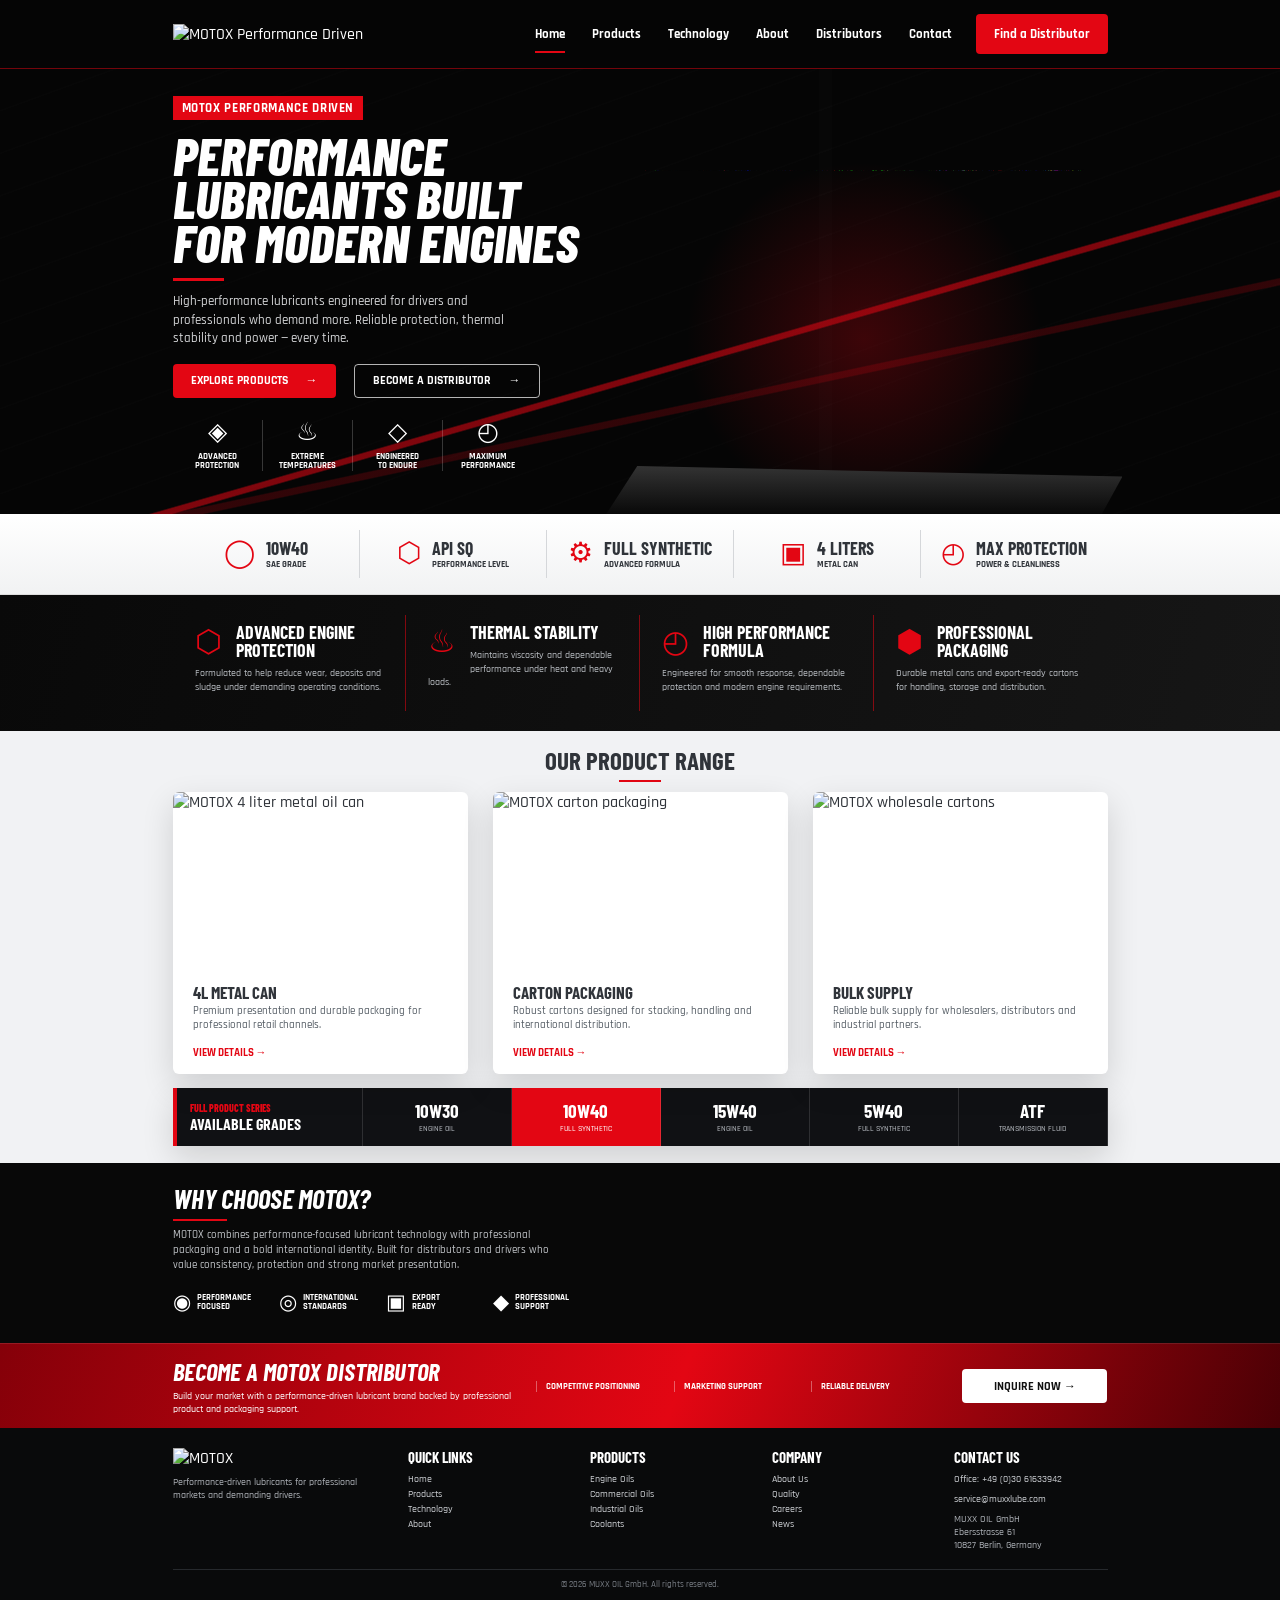
==== commit 99c089a7: "Fix complete MOTOX public page and asset paths" ====
--- a/motox-public/index.html
+++ b/motox-public/index.html
@@ -308,7 +308,125 @@
   <header class="site-header">
     <div class="container nav-shell">
       <a class="brand" href="#home" aria-label="MOTOX home">
-        <img src="[data-uri]…8261 tokens truncated…yBeKhWIpXywWS6VisRgGpTtu+ktrNsvEvp9SzAsOP+ymP90y0NsfRVHcWKIoiqIwDMMwCMKgUsrloFgsDg/[base64]/Y03RCSXyxULhTiMoigqFotDQ0Mi8otf/iKbzTRlMwR8/rwv9mzpF5EgKBeKxeF8Pj+cHx4eLhSKSWJu/t+bZk+bBoCYodVRWv1Bqe+C5gPngv4X+nfE/wZ8FziP9Um+vyDj7+VzG6DqEDAWLRN93jYix6+4A7UqjyvAAwBMBv7O+lrlwfMAHLTgiOVvvSMicZJIY0lMIiLLl705aepk0jrlpyb5qSbPIyLPT/3HT66wSRIEQVgtQRiGYeQAFcWRNfFZnzhTa+15fiqduerq35eLRWtle4u11trEmDgxYRQGYTCcy5/x0Y+54cycNefuex8QkWRMtys1rTHGJO4nSZI4TpLEGGOtcfdEJIrjX15xBTNPnjT16t9cF0WRu97YmJjEuDUzslzCsBwE5SAMym7QYRgFhWKxr6933/nzAKRSaQA//enl5XI5CIJioeAWXKlYyBcKIrL0zaVHHHUEgIsvujgIQhGJ4igIw2KxmM/nh4aGivlCHMbXXXtde1ubA4pH9LGU919p/0RQF3AK6HLofwP+FfR7L31ZJnU6886KM+OhYxxE1iFve0BI4z20gzBsrKmBDADgk8TPKO80paEYwNfP/5aIFAuFcqkUhWEUxVEUR1EUBIGj3bq1q+cfOB+gbNpPeR4RsdZfveACY0ypWHQUD8pB4P4vlwuFwnA+H4bBCy+/0tXZzsytra2PPv2itTaJYzen48GoAVHGOBC4yQ7L5fJA/4CI/OUvN06bPhXAl/75y6VybK0Jo9haW4FvklSQ01CiMHQ4KodBEIZhFEVhEFhrV65audOcOV2dXbfedrs11sSxey6OI6kuHWtMEsdRFAZBUC6XSuVSuVwZbjkIa+uxVCr19/WLyE8u+1Emk06lUul0esrk6a8uWiwi5VIw0q0ojONYRK66+ppLLv1Rb2+fiATlchiGjuMW8vlSqRQUir+87CfpVIqUhtItwFd9/wfZ9O5AC3ge+EvA94FriX7H6lNE0wB/AojQeIjcYQhNANt3H/vDVWViAet+pR9FgiiZs9NuJ598GgAjIMBYSyTO4DJOqbY2m23efbc9F72yiEBxEjPzF77what+9asoDJzODoz4ogVwDArk33zrX3LDBWvt9b+78dgjDo6iOIpCEDEzWcvMIiNxhTWF2F2sYnOk/1ZsGIbz9ps/fdr0cj46++yz0ymVJImnNap1mTlJxsamuYaEiGt0VVoT0eLFi9esXv2jH1x61plnWGuiOLbWuhAYZlXxPjIrZgVYaxxIjbFVJ17NrSnWWmNNGAazdts529xUzBebmpo2b9l4z8K799lrr3QmFScJu7FX+/C1r34FADPFcSSANYaYxUo6kykUiz+55NL/+s2VojQ8ryuOv+anUoQrS0EOagqwB8xcYDKwSvB3McuBBDDEILDYiYwyqTdL6j01NL41M5H3p76MILL+6e0x2hkIgHnAPMjTQJEZwP7z9jvxw8dHYaC4YX+OqiVJTHNb634H7HfrLTcn1irmz3/hi1dfc3UcxyAe2WUacfQJAGIaGhy69a83GWM+8dGzTj39RADWGmZ2PXeNC6SnpydfKIjAQjTD872uzu6W5hal1ChIEhEzW2uHh4cPO/yQvfbZs2+wPyyFxABgjdVat7W1eZ5XA7q1FoDWKp8vrt+wPjHGJtZaY63x0+lCPn/1Nb+ZP3//f/v377lX1UbtXD9ElBseemvZyi19m/OFYRErljLZpn333W/WjGkV856JwBUXBaCUWr1qbbkciMAY63netdde+5EzTtt33/3EWlaKmSuuBBHn+TLWON+ItRbWZrPZ3t7N3/3Wt/58862adWSlE8l3Uiltkl+EYQE8CXI45GRQGrgXuA8yPBJR5nxM48y+1H2gKsMb8f83ngJQVXZrUQmaxFY3Emsz1ACgrT/MQBoA8K+gV0kf5aegle9nfvqTX4hILpcrlYNyEAZhGIVhHEVJHEdhWC6XnXz5x8I7iagpm/3al74Sx3GxUCwUimEQRGEUBmE5DEtxWIrDIAyDICgWi8VS8aZbb/J9H8DLryyx1jqhXpGYYWitve/eBw448MDWlpa2trbOjvb2trbO9o5pU6c2N2Uv/cElxUJRRMKqTCyXy0ODg9baW2++eVJ3d1NTdvZOM7sndU6a1D1l6uQZM6en0+mzzvp4X29/FEflctkYE0VRqVQKw7BYLFx22Y9TqVRbe1u6Ke37qXQqnU6nfd9vbm6+4oorRaRYKsVx7N7lNApjzCWXXjpnl53b29ubm5pSvp9OpVK+n/L9GTOnLX/zDYnLcZhPkkIUu7cUBwcHg6D8oQ+dACCVyjRlm9ra2wFcfvmvoigREVPVLqyxxmm3SZKYJDFxOSjncnkRWbZ8+Qkf/jAReV4KrHZXfGWm+WdedjaoG/oI8IWgvxP9D3As0AxkqsGjPqCJFJGiqr+27qeyfUWVTSyq7mZ5gA9kq/FHXcBkoANocg1uh6Cvk9pV188EHLcBjgxEgA/MI3qb5QUmRGbP/fc+/vjjKya/27MAACFmIlLMXG23rbVNRD7xibOvvOYqY2xijFIk0M6LCILbiRMREiilWPGf/3xjFEWHHnjoHnvsEkVxHBvP01pX+p/L5S644BurV7/T1JwtlwMQxFgmTpKkUCytWrWmXA6yTVkATriLQHs+ET39zDN9/f1aq7VrNihFRKS1TkyiWB915JGdXR2FYjGTSjkOZ4zJZDKrV6+67967wzBMosg0UmrqtGlnnvXxJEkAGGOUUszs3rjwroW/uPznzc1ZApTiJCFiJpFyEPRv7lVwLjZDzCQkFtba5uamhx99aPGixQBMEhsDpVUmk776mt+cfMqH9p+3n4gIUYWFV6LS3CSKGNva2vzoY0984/zz31j6OisVJ9GBWn9DexvD8HobN4OPhT2eMJn4YTG3A+sAAfkQVRfdU9GeqBKxYKuczTj8SSX4TQOZapCOAYTcBjIKIgUg2qqwrglnGoXIxu2e0S7l+qgfqp4rOwDYlXA3IQIB2HvvuYcuOCAol7VWtRdYK06VBBFXWe+MGdMvvOjfv3/xhUrpJA6UYmd/CFWVrdrpcxHW6q2333r8oScBfP1r52fS6SQxSlUas9YqpW780x/Xb1yfSqeDIIqimJVigNjtquOjZ3yks6vDJAlzZfPJ2iSTya5c+fYri14VEd/zRESxIiLf00EQHnbUEaecfKpbSKTY7f8oxQBeW/La0888n0mnwzCoEUdEiPjYo4+bPWtauVzWStVTL4qi3/72t6m0L0zlQmCttWJhjNKKiD7zmfOmzZgukhBBhMSQFbFitfb+8Y+7e/sHfO1ZEgBxFGtPr1+3+rabb9lz993TmbSx1hGioreIGBECMtnsVdf+9j8uvjg31A9WnrVHef6p2lsUBI/bZH/[base64]/95u++5exRFWmvH6Y1N0qnUps2b/nH3QhHxU6lyELjOe54XRVF3d/fn/ulca62IuBXhvELM/Nby5c8+/RwIw/nhemU2jmLFfP43z09nsnEcsGJrWAQmSZTSA4P9jzz8kFhDWjNEBFEcGatY8VVXXfWhEz/8gQ8cXZVHAKCYkyQRMb6f/sUvfv4f//GDKI6RyWSS5MN+aq7Ye0vFPLAAfBCwG8lqoj+JPC8SAYrIuLgRQGpxriKJGAa6gU5gKtAJKEJRkAP1QfKCfDVikgAGJYRERGo5OEbxtR2ybEYjrxHN9Q0xEALdwCGalzG/BkYc77fPPh88/oMAWCtSyhjjeTqfz//t9tuTOP7al78cRoGn/UrTADMHYWjFWCta+1bMn2+5aaC3/4ILLgjCgG3FymHmMAhuuelWK/ab3/4/3d2dDoIEWCthHHrae2nxq8vfWu4kpE0sAIGwYifRzjr7rBkzZ0RRVIN+FEW+7w8ODt33wAOFwnC2Kes2b0Bg5iAI25rbDj7gYEcBTyvUsr2wWvrGm/+4/c7mbDZKYmZFBGJixQD23HOvY447plQqOl2CiKxYAsVxfMvf/xaEQTrtVyIlaxFDIkccfexuu+0WJbHAAp5YFoExpqmp6R933dmzqcfzPeUppym6zu+2+9wf/fjH8w+YH0ZRdbbEEaQclNOp1EB//5NPPBVFoW5u8T11kqRnl0ovReEk0DHAbrCTiF4V+bvgdSBhshCx1WAzx/yAZqADmAaaBJkMCNADrAUNCvqAcjXAwgPSYEVimUpWXEj5hMriVtVBAYhofESOU7HRejLAYaDJ1t5BIkwA5u67/977zS2Xy+K80FGUTqU2rt9w5+13HH7YoQCKhXImAyfQKzYyURjFTOx5uP63N3z/Py6+9/4HjElMkijPF2ujKM6kU08/9/Rby1ak2D/7nLNAFIaR53sQiZOkVCp3dWZuuP6Ggf4BpZSxdVKCEEXRlMlT9t5nPwBRFDmr2VobRXFbW+u999778gsvADBxMjJAIpOYfefte/gRhwNIjNFaJSaJotjTulAsPPzgg8PDua6O9oGhYWYGhInDMGxpaT39lNOVpnIQNmXZGJsksbGmKZvduGHDrTffqpUOgpBIyCkyRCCI4JxPfTKdToVhSYA4jpTyXbySUuqG6/+Uy+XS6bRzEzFzGIbHHHfC1Vdduc/ee5WKpSAImJkY4ryxEBEM5fKTurvO/PjHn372ucHBAWluao5tS2LmgE4lmgG7UvCYyBPACogBGSsWkgZaQJOALsgs0FTIFCAFDAOrgbeBHmADUIS487JdoBQhzRBBQaRfJDBSOyhSs0VGMcVtBmGIyI75I7kKRwDHKJ0nehAWYdDRNe3YY44nonI5YK2iMDJiBbJhw/qXn39+7p67AYiTmCOy1ovj2CEyMYk1NtPcfPMtN3/7Oxd84qxPLjjs4P6BAa2U0+qYmVj993XXJYn5wJFHzpoxK4rCODZhFBKhVCz7qdQ7K1c9cM89AIhZjGFyh+BIsQqC4Oijjp49YyYAgbgdFGOt1ooIjz7y6IaN69PpdBTHcBl4KiF6OOjgg/aYu8fA4KC1NgjL1liTJN3dXW+++ead99zDQBiGEOtiSNw2THdX18c/9Yl8vmCtLQcBExljHbO87Y6/r161KtvcbEoRwxKJAVmQiLS0NH3whA8aY+PEihiTWGIj1ra2tj3z/LOLXn3JQdOZSmEYnvv5L17+k8s6Otp6+/qYWSkVx0ktLKvqnuTc0PBZZ57x4IMP/OXPf46M7TfxMUQzAQ+yCvQ8JA9MA1pBhqAVTyHaSzBLpNk5rUCDIv3AemAjpBcIgE6gnSggAEJMCdNwLH0WOUEEsajIaXaxJu4wGpFTasf3TE4ASr1N0U7VXAU1yz8GJgFzWS0m2kgCwX7z9vvAsR+IkyhOEk9RFMWe5wXl0quvvLypd/OSRYtzw3mtdVAOE2VYURzHURSzoo729jvuvPNLX/xic3P229/513IYmMQwUxIYImpva12yZPH999xPwNmf/DSzKhVDVhAj1ooVaWlp/t31169bvz6d8onZyTXXZ2ctHXf88ZOnTCqXy2KFiMRKEARdHR3L3nzzxRdeBMAEsS4giZhVUC7vMmfOh044AUTlcsn3UyY2xhjFnMTm2WeeW/raa+l0KowiAayIViqOYwBHHHbkTjvPXr9ug+97QRgxiImy2cyGDRv+94Yb0+kMMSulFATWEFQinJjk4x/7xE6zZpWDslhJjAUQB5GxZtKk1P/e+Of+vj6tNABmLpfL3//+Jd/57ncIMjg4qDzPOhJUtStmFiA2hpnypeKsGdM/8pGPPvTgw1t6N7+o9N6CfUndIUkJPI3oCEgXIyfEghaLNEtaqGwRABGoTyQH9AEFYCYwGxSSOyMmQ4JBogGDIJGk4rYkImIIQaxUMg4QQRGMS2JB1ZwdjWJ2xK5oBKXGtvRNaWxIAwY4g7xJoAclcQcFDjp0wc6zpw0M9itWEDBLJu339fe/smgRgL7+gb7e3slTp5SDQGllrI1NAkh7e8d99z/wz+d9IYqiww497KBDDtiyZYv2FDFpYhCxUv+4685SuTx5SvfJHznZWCOwVgjVsDyl9B23/S0IglF9VkqFYXjMcceddMpJRBSbhJmdtkdErNSTTz795orlvtbVcDnHYUgghxx6yKGHHz4wNKiUdiO3Iq1NTes2rL/rvntFhLUnceKooZgjkalTp533xS8WS4GLD3YBPqyU5/uvvLLo5VdeTqfTtlwCRIkBbCLWWJoydcq3v/ttYWeGuehNsWKbmpvWrl3z0AMPWGu1r61IuVz+5a/+60tf+lIUhUEYelqLWAjZijemtmvjbEIorfsHB086+cSTTzn5jzf8oU+r543d00qnwQpIKGDIdAMDmUREQAyOiIbEGsKQSAHiAVOADNAP9EJ6BBuAIamElCcAiAFhF4Qq7jS3oyISwAoi57VHVXw3buhUVHMZnbsDgN6hoD0GYkCAQ5V6k/hJEGIze6fdjj3qaCIEQZTJpo0xxkg6nV698p2nn34awMDQ4LJly6fPnBVFkefpOEogprOz4/6HHvzUJz8ZhmFzc/M//dN5SRyZJPG0crGoWqnh4dzCO+4koqOOPHralKmlYpGYxHmFjQUhXxj+xDlnZ1uyYRgpj6MgCsNQMXd2dx80/6DPf/7c2bNnFQp5IjAriMRR3NzUVCzmH3/8sdzQYDaTiaPIcVWldBhGKT+14PCjOrq6N61f5/m+tVasEWtTqfRrixY/eP/9Sqk4imxV6XTk3GWXnQ85fEFuOOf5HogkscRkjSmVyvvut/e3/vVfX3/9tSSOAU6lVDrlt7Z3dHdMOvPMM/bcc89yqUyAtSCIWBuEYfekSbf+7baNmzayYlJcLpV+feWV5573+VKpmCSx0toYoxQnSZxKpzOZbBwl5SBKjGWuMBxPqXKpPNOxyQce2NCz8Sk/vbuRo6HegPGJ86DXxB7JKqN5ODHFJNFAF6tIIW9IM/Ua0wNsEukFcs6argacEkAQI4YaM4K4XAxlqdjdFlvLM7MV1I3WI6sHYsfJRkBVx/jBwE5EtzFCMIB58/Y99NBDc/m8UgwrYo2f8uI4fOmF5zdu2NDc3Dw4OLRkyeKTTznZwCSJsYnpntz10KMPferjZzsTuL29/SNnnjE0mNNaiRULy6xS6fSLzz//5tKlRHTggQc5KVyX3VSYqFgsnnfueef907nO6ZMkxumCvqfTvg+SYqlAUEzslmqcxG2pttvvvO+Jp5/SrJw9r52NrXQcRQcccOgxx3wgCgL3EmtsYkw6nS4U8k89+0wSR77vJ8YoUIpZnJ7EPH369OZsenBwUGstVlgRRKygXC53dnZd9uPLkiQxNoHA8zwm1lorxUxULBVr00NMJjbptF8ulf74hxuKxaLneWE5+L9X/ubzn/98sZiPk1ixcv7wUrnc2d5ejILvfvPrhxxwyGc+d265XE6SWCvtIlm10oNDwyeccPyJp5x0/f/83nrq6STey9oTgY1MnUonkdkssj6KpxF3pv2MUjkjS8UuTcwWY/tEQiAECIgcGxJYiAFSLq0FEYukCIkgAoZRSSKgiYgQSeU4ybggbLB1xuqRFRiOutEoyGsapLt2NHmBtc8ghjWK+NBDD500ua2nZ4vWFc9FW2vLuvXr73voQRKkfL9/YPC1JYsSsSaxMYLOzq77H37wnI9/MooiYjDUCR88sb2tdeOGDelsuiIorWHmO++6K0kMK8qks4kVK+LElLHWQqwVY20hn69uw4iIJSKA4kgF5UBrZmbPJ7ESJxKE4aTu7rXr1/z+ums2rlmbbcpKnCgRDRBTZC2AQxYcusfeew0PDSmtBBCISeJsum35ihWPPf44AJBYK02QbuKcYFBErE2iCCIuJ5Nz+tTyzIRRmCQJMzOTAEmSiJU4iohRPZjg9rgkCZMoCmbMmHXpZZe9+sqrRMTA9Tf84cwzPzGczyXGOK87EaJy0NXRkSvn/+UrX1248J6HZj22+9y9jzjy8N7eXmbFRBDLHpdKxRnTp5108mkL77m/t2fjcq2fZPkY8JwxbxkzB5QR7K51m6JiYlYa+0icvAWU4Q49IlXbSwRS7vwrkCXSgBIhIAfaKJIHnM6UoopjMqwdNGtwH26PLxKA27jbjidrDNID5rN6S/AGLFnssec+Rx35gSRJ4ijUnEpsAgEpfuGFlx95+LGmpiZ3Im/VqlWbN/Vo1q3tnQ8/+vA5nzwHgmw2UyyW2tpbzvz4J/KFgoh1c0nCWuuent6/334HKwXIG8uWKKWsiE0MAGutiK1MptjEGLEWAkcKAjGzYbaGiTiJEpDVSk/u6Fq/edPFF1382EOPtKQ9ZUySGGVtu2JD2BgG06fPPPzooz2tgqDseb5JEjFGBFbw2uIli195JZvyLYRg24X2ATaQDBABWPnO24MD/c3ZTD6fT3kpay2RiHUHgcTAAGDFbkcUgBDDErkDHuJ2cCyBpk6d9ae//vWaK68KgqC1tfWGG/94/AdPyOUGrTFKKRdtFAfRtKlTl65acf6XvvLss881NTWvX7v6roV37bvfPD+dTqLYI4KQ85IODeU+eNxxJ5/44Rv/cL0o9by1cwWTodbCzlfcyhxYbErMOmNToGOYD1MEEt9AibOY0QRoQgT0C4aBnEgZ6AWKInkgATETA2WxARBPlJK6Fo+17TM34yShqG1mNuicVM0OcBh4isgSScRARBYcftj8/ef3bO61IiIWsJ3tbbnh/AOPPmRNopidt29wMFfM5XfbZefHHn/oM5/6dBzHvu9ZYwHsseseRx55WLlQTPu+AjSxIsqkM08+9cTqd1a5Q3q33nTLfXffPbm7uymbdgclQERMWmvf83ylU9pLeV7K81Oel/I8X2tfKT/lp1J+OpVqyrZ6Xvre++/+4mc+9/fbbve10oCKExY7FZhsrev68cccc9LxJ0ictDS3NGWyTZmM76XaWtqCIHh58SIrkkqljBUtaINMEpkGsLUgXrp02cXfu3BSR0d3e3vK83xPa60Va60qvz1Pe1p7nqe01tpTWqtq8T2vOdvU2dUVhOHlP7/8u9/6ztDQ4K677Hbn3fcce+xxuaEhsbZirVoJSsG0GTOefPKJT51x1jPPPJdm5RMp7d111z+WvvFaNpON4sjFFifGCGFoONfW1nbihz7c0dGBMOhR6hnB0YSPgvLAY9b+1cSbLBZ46oQUn5nSn1X80ViON/IBiw+ADmRqA/UK1gjWAquANcA6oJ94M6le4i2MTdb2WZuvmDIj6GsEJIkIjcbU+JicwB8plXzX9Vh1rPhE1sPAiywwds/d5n7mk2d3dDali6J8zSYpFou5cuHuhx686667NbNJYhEwsHHzpl///jednW3/9ZMrgiBgpcM4iaMgnc1+5JMfS2uTKw+3tDanfM2kfN+3SK7+7TUEsAgg5XL5S1/4wvnf/urJJ542uWuS72sXHGasdVHcFXbphi8CkBUyYkrF0sBQ7vXlSx97+NEXnnl2sLc/rZUSsLVaJCWyP1GZaFkcN6Uyhx+1INNE76xcoTxfLERMHCWTJk96a/Wqp55/FkBgjDXSDkwBJoG6hZZau4bJGPOHG/60cs3aL5z7mV132S2VTmvPd4EHIsJETKy18rTnpbTHSisPIBGJTRLG0Tur1z3x5ON3LVy47I1lhWLhiA8cd801v5k5bVp/fy+qThIGhGjXnWf/[base64]/U8j5gcM3ChWFL1NLhRELGxwkQ2sUkSx1FgkoiJtO9riI6TlLFaZD5kH6IngRcEPntNHW2kOIxCpy0CZBLjp3xLNDQ4IBAw68TuDswFdgctYPUizDXAMJNYIWsz6XS2qSnl++RxEhgrRsSSkFKsWGlPKe1ppTxPgwChMImDKCoMDZej0J2U+MjHP/6L/7y8rbm1VCywUp7n+UprrZjQ2tF53bXXfv+SH/b1blGe3x7H3+to2Sz2+lLYH8U77TTn+5f84NhjjjaJ9T2fWAnIxkFcCidPnnrbrX++6HsX5kthzHyAsZ8hekkkz3S0IkrssMgM5TWl/DiRYhyHsLGQMBVJCqBesZvJrjOSA4arp5YbYLR1lNWV7Ym7JRo5D0/V/6o5X+tyhPpACHyB+FzP/[base64]//[base64]/zV9Qpt8G5elk9gYtEdlMVA6K+aBYe03llwC5oXUQRSQgFomApZBjgU3g5Va3M5S2oQDaj5kCa0pJOGRsDpIXhAKDkQ3rbaqBO8IxJyJPo2E+yh9ZCw+OgWnAtcp/[base64]/[base64]/1+lBVhDGSSwyFbQz+MUwMABZ4yR4HAQ+UTNLltFKKmUhRCUhX6tQpAMyW+QAYkqSB6O4F+qDlD6L48PIzgPvC8poNVUrY4UgPlGTiEdgIYGKlbGSwIqzSHzAJ/mU4vWCV41hl/FMKlmgajt+Y6yWihitbgBWb1VVPkLtIMK7L+PDvaYNcFVkNwM/zTYfaOyLUTJIsl6StUAvaIh5mBBKZRYremE14NztekKgXAZHJlTipC3VtAK3U08gEBM0CQMuQYuz52opTy1gBLaW8KCypyoQAXHlYjWqv/JDtTcKAwoycnxwFAWIauqjrbyuXpuuNuhmDFRNzGJRHYiqHgyspEETsfWy27VFEGAGYR/wZLGDIorZB2UZisi4wElrrRWB5AQh0RAxCGWRyQQNSVmZCzmQqEO4DWTErIIsFbxDqqA5YS5BrHWSTTTAxGzFszYFmxb4IkxUgmQhUxU/DHk+EV1nrNBIZ8cv9XuD4zizt9O/PXGZEJH1Fjjcd0MQuUSapso/[base64]/[base64]/yrHfFcVEiriywVen5lL1tzuhaCuMjZhVZX4rqLEAxBLAlfmVCrjdEZYaRd1kOAlaOXdQpy24+tLYASIiVkwY+a5A1OrB7eahpj0zj/C/Si8EAudHAkGs1ABXYdLVgDep7g9WlkcdIp1mUesWA4oIzGAmpaybH2eHWFv7YgoWSTGUkCgyikGsrCUCidvfhxAlBAOBmfDA/0SFGpH0XoTujmqRY1nq9saQ13P1hq43Mhj3Euuo7mamdtKAiKtpBay1rEDMrJSDqJtQJ98FQsSaFaqRPi6ywglZrnAvKCKTGECIyVqpnUNlIgdfYrZVwW2NsSKKWWslNcyKCFBR/qpmTaWHdZtAxLAVNJFALJEVscYSM5ittZXspVw5kVjptlNRUOUANZnn8rS511nLIswMZlbKpQAAszO0ILCwtkrhEExMmhWIiQmeR0JJkhgkYHIqCguIK7kSCLAiTrc11lJtqdT59Uamss4vPXrqt0MO1z8zESi301VJ2/[base64]/zAKRT2R//+Ge9g0P3P/TYn2+65XPnfkH7HgCl9Ic+fNLvb7zxzrvvfuKpZw4+ZAEApdTe+8x77Ilnlrz22uNPPnX/Aw8fcMCBXtpPZdLNLS0XfPNfb7/z748+/viKt1adffY5nvaIyPP8n/705ytWrVyzYe0jjz7V1TUZgOd5RHThRd9fvOS1199Ytnb9xi9+5ava85y+d8pJpz355LOnnHQKgF132fO551+45nf/09reyczNrS0APve58/r7+3/96187t1AqlSKi0z/ysf7+gYu+dzGBbrjhxuuu+x2AVDpNUF//6vn9ucGXX1vS09f/wx/92FGwrbX9il9duWzFijvuuHvl6nf23GcvT3ue5zkWVZsJZv76v3zzmaeffOSB+//4uz/sNns2ASlP+0z/duEPN27a8Nhjj73+5tKTTztNay+dShPRV7/yL3+5+dZZs2c7Wv/8iqv/81f/t727a+dZc26+9bZzPv1ppZiITj39jEeeeOqp5198Y8Xb3//BpRk/7WlNRGed+cm//vW2XXeZM3P2nAsv/vd58/YD4Gk93temVJPPjgHQ+1smapPqnmi4upUuUF2Pa08SkVLapZObMWPWo4899dDDD3/2s+eJyEuvvjJn110B7Lrr7k8//eLgcO6+Bx684IJvZ9NNqXRKK3Xu584VkX/77kXf++6FInLBt7/NijPZzF577R0EwQsvvvDlr3zlzDM/3tkxybV/ySWXDecLHz7l5APnHTQ4lPv617+ptUcExbxm9dqf/PRnxx/7wb6+/rvuvb+ru9v180//+xcRuWvhPT/7z18sWrRIRP79excTUSbbpJTaf7+DHnzgMRH5819u6uqeBEB7GsBll/5YRF588aVrr/ntxk09v/zlL11rJ51y+lC+/L2Lvzdt0pQPHn/C/vvPd2TYbfc9e3r63n575U033/rpcz7TlM36nu9yWlQRCQBNmWxvb9+dd9117JFHbdrSe/mPL9NaM2jalKm5odxvfnXFv/zz+SLy2c98TrFyQ17+5opr/ud3maYmFyfwhz/+5fmXX545dcY9d993+z/unDp1mkud9fNf/bpUjh97/PHzv/Ev06fN8LTn+R6Dr77yamvtTX+9+Z677nvkicdnz5kDoJYLZNz5rQFgpN/vb6kZl43X3rdXOUSmMxkABx548DvvrF+9+p0rrrzy8l/98thjj1FKA1hw2BEr3nrnv6/771NOOWXOTnMUcSqTzmYyP/z+D0Vk/aaNy5a9efttt7c0NbW0tKVTqU+f/WkRWfL64n/cvfCMs85QrDzPB/DWyncefPgxADvtvHM5CP75y19hpQAcPP+gzZt6hgvFV5e8+sori/efN99J5F1m7/rSy68uf/Ptvt7+Z1988ZVFrySx+dhHPwYgnU4DuPWWWzds3LTszeXPPvfsfvP3dyOaf+BBDz/y+KsvL37+hZeDIFjyxutHH38cAO3pH/3oR5s398yaMX3K5EmHHL7A9zSzAnDKSafFSXLrLbedesrJkzu60qm01lopNZLtDQBwwAHz+3o3z50zZ/rkyaWg/JHTP+Lunn7mp4KgvH7TxpXvrPyf6/57yqTJSntae1OnzBgcyJ30oRMBpDJpAN+54P+89NKra9Zu+NtdC/fYey6BPN+b1Nl92+3/WL5i1c9+evlec/cAkM6kQThg/kH33//oshVvv7VyVRInP/zhpcScTqcn5FJVOG6dMb33MgaO7zczVi6eBbjoP37U0zdw0okfbmlpyWQytQc+dubZIvL666+//NLL1//xj6lUE4AZM2c+9+LL9zxw/3HHf3jT5p7nXnweQHNLWybT9IsrflMMg6nTZnRP6s5ms1zN0PKfv/hlFEerV6/evGXL7Qvv6ujqcu1fetnlb69a9dnPfu7Z559/9fXFM2bOcNf/82e/fPGVV0499dQXn3v2i5//woUXXTSQHzjplJPc3WuuuqZULn/jWxfc/rfbI5ucdsbp7vo3vvHN5W+v2HeffT59zqdF5O+338pKpVNpAF/+6ldFZDiXC6Pob3cuVKwBNDW1/OpXvxGRl15+afHixZde9kMi8n2/4jGv0lppfd3v/2CSeNnytzb19f3nFb90qg6Aq2+46bFnnvzwCSe++sYby1a8MX36VFYawL9//6ert/TM3XsuAD/lAzj44EM2rN3QM9R70GGHAGhubgZw6qln9PQOrF677tVFr91133377b+/e+mXv3b+g48+MnvWrC9/5auBJJ/9/HkAMpnM1uUm/b9H5Oj31jHN9+e9LskUESZNmeb53vo1qyvXlSIikyTNLS27z92HCWFYyg3lNqzdQAw/ldpj7h49Gzb39W3Zfe5enV0dLzzzrNK+tWbGrFnpdGrZ0qWoHlQQsQBSqdQuu+8xeerkng0b169dWyxWAgtm7jTLhGbLls1tHR1dk7rWrV7jDihOnzlTrO3ZtGnK1CkDff1Tp81o7WhZ9dbKcqmstLf3vntFYfD2WyvbOzomdXf3bNo0ODQEYMqUqS0tLW+//ZafSs3aaXY+n9+yqcf3fbHWT6f32mef3Xfbra+vd/Hi1/q2bLHWMtNOO+8ybebM/HCura11zerVG9auA1X2q1BV5Ilo5112yWYyzW3N+dzw22+tDMPQ9X/XPfaMi4X1mzbOnLnTlOlTl772WhhG1ppZO+1CSjauX2ciA4LLRjl7pzlhGPRs2khESnnWmuaW1n3m7ZfJZIqF4d4tvevWrHUHmDq7ulrb2lavWtXe3jFjp53WrFldGBrSWrvMv1U0jHiMqRrviPe4FbgjxSk1I/15v1oda0FR1d3jLNz6wsTOn2ythZD2dJzEiqniOgHEGmuNs69r2Wm3NiYRAEp7JokxsaOBiN1ZnBrKtzMuQLGqc2dZrbU7SqFYVX2WDc4PVlzzHtUFbm6tEKB9P44i58Zydaw1Yp0Hp7otWTdocpsLlWMeMpHTpHYOCdVsIrUdBIxSFKX2a/weju/WeQ/wrfrEGlp730qVQOOjhyoJS52HTsh5iUBw29hE1XS0ld0dtylTme/6nbrqmhpxXxOxyzZSc3RXnURU5wStjb4yPZWTERWfds0DPzKYyslrcoFzDsfuLLZ7qHKGX0QglRdVVoJUvU5jvmKoumskgnp8EbNyWYSI6rtRo2dlWcL50RVA9XzOqQcOkzV/[base64]/[base64]/psJf6mat7v4OnwWpYaNqFFX5NWqqxdbrVjfpauje9utAVD1uIqMSOY1fpU5dHNmOE0jjtuv7akpX2poAxe8K3BMiskHfrbbbIHO3r/UaY6bGl42tXmN47g8Z7+7o9reSPBOoIWBs2VFC1dh5VU8GqupGhVtvHZFjxrV1StZWJ9WUGtouHsCNvXWNj0p48j4j8v1mqONPaK3To26Pkt0y5vn6u6MaGdvUhGOpU6HGvqvxFQ136qcZGF+NehcEHOn/yFQ3sAVp7O1E1etUh9FdGqsUjVu20nka87tWbF3diRp/d7h6L4AcFzMCaB730ZqsrgirSmVqeMyl8K+cVkF9NNPIlr2MtNlYrNRDB6hnBqP6Q2Muy0g/68dEY2phvOkfe3G8MhJCWTfN1PhEY5t1N0VGHqAGwV2p4IhZw3Xt4OnEMovGqPMNbHMUIreOv8Z7VNflHYPY9kSNTVy3bkRVeG6NAu9LocYPY/S8d9He9tbjRvC9L6LqvTCYelJIFX91AnnCKtJQbxtlFH+ptbDd6/D/50LA/wf4O1HLAlKjMwAAAABJRU5ErkJggg==" alt="MOTOX"><p>Performance-driven lubricants for professional markets and demanding drivers.</p></div>
+        <img src="motox_logo_on_black.png" alt="MOTOX Performance Driven">
+      </a>
+      <button class="menu-toggle" aria-expanded="false" aria-controls="main-nav">Menu</button>
+      <nav id="main-nav" class="main-nav" aria-label="Primary navigation">
+        <a class="active" href="#home">Home</a>
+        <a href="#products">Products</a>
+        <a href="#technology">Technology</a>
+        <a href="#about">About</a>
+        <a href="#distributors">Distributors</a>
+        <a href="#contact">Contact</a>
+      </nav>
+      <a class="nav-cta" href="#distributors">Find a Distributor</a>
+    </div>
+  </header>
+
+  <main>
+    <section id="home" class="hero">
+      <div class="hero-lines" aria-hidden="true"></div>
+      <div class="container hero-grid">
+        <div class="hero-copy">
+          <div class="eyebrow">MOTOX PERFORMANCE DRIVEN</div>
+          <h1>Performance<br>Lubricants Built<br>for Modern Engines</h1>
+          <p>High-performance lubricants engineered for drivers and professionals who demand more. Reliable protection, thermal stability and power — every time.</p>
+          <div class="hero-actions">
+            <a class="button button-primary" href="#products">Explore Products <span>→</span></a>
+            <a class="button button-outline" href="#distributors">Become a Distributor <span>→</span></a>
+          </div>
+          <div class="hero-values">
+            <div><span class="icon">◈</span><strong>Advanced<br>Protection</strong></div>
+            <div><span class="icon">♨</span><strong>Extreme<br>Temperatures</strong></div>
+            <div><span class="icon">◇</span><strong>Engineered<br>to Endure</strong></div>
+            <div><span class="icon">◴</span><strong>Maximum<br>Performance</strong></div>
+          </div>
+        </div>
+        <div class="hero-product">
+          <div class="hero-glow" aria-hidden="true"></div>
+          <img src="product_can_hero_v3.png" alt="MOTOX 10W40 full synthetic 4 liter metal can">
+        </div>
+      </div>
+    </section>
+
+    <section class="spec-strip" aria-label="Product highlights">
+      <div class="container spec-grid">
+        <div class="spec-item"><span class="spec-icon">◯</span><div><strong>10W40</strong><small>SAE Grade</small></div></div>
+        <div class="spec-item"><span class="spec-icon">⬡</span><div><strong>API SQ</strong><small>Performance Level</small></div></div>
+        <div class="spec-item"><span class="spec-icon">⚙</span><div><strong>Full Synthetic</strong><small>Advanced Formula</small></div></div>
+        <div class="spec-item"><span class="spec-icon">▣</span><div><strong>4 Liters</strong><small>Metal Can</small></div></div>
+        <div class="spec-item"><span class="spec-icon">◴</span><div><strong>Max Protection</strong><small>Power & Cleanliness</small></div></div>
+      </div>
+    </section>
+
+    <section id="technology" class="benefits dark-section">
+      <div class="container benefit-grid">
+        <article><span class="benefit-icon">⬡</span><h2>Advanced Engine Protection</h2><p>Formulated to help reduce wear, deposits and sludge under demanding operating conditions.</p></article>
+        <article><span class="benefit-icon">♨</span><h2>Thermal Stability</h2><p>Maintains viscosity and dependable performance under heat and heavy loads.</p></article>
+        <article><span class="benefit-icon">◴</span><h2>High Performance Formula</h2><p>Engineered for smooth response, dependable protection and modern engine requirements.</p></article>
+        <article><span class="benefit-icon">⬢</span><h2>Professional Packaging</h2><p>Durable metal cans and export-ready cartons for handling, storage and distribution.</p></article>
+      </div>
+    </section>
+
+    <section id="products" class="products">
+      <div class="container">
+        <div class="section-heading">
+          <h2>Our Product Range</h2>
+          <span></span>
+        </div>
+        <div class="product-grid">
+          <article class="product-card">
+            <img src="https://images.weserv.nl/?url=https%3A%2F%2Ffiles.catbox.moe%2F2rlpzh.jpg" loading="lazy" alt="MOTOX 4 liter metal oil can">
+            <div class="card-body"><h3>4L Metal Can</h3><p>Premium presentation and durable packaging for professional retail channels.</p><a href="#contact">View Details →</a></div>
+          </article>
+          <article class="product-card">
+            <img class="carton-crop" src="https://images.weserv.nl/?url=https%3A%2F%2Ffiles.catbox.moe%2Ffzpqph.jpg" loading="lazy" alt="MOTOX carton packaging">
+            <div class="card-body"><h3>Carton Packaging</h3><p>Robust cartons designed for stacking, handling and international distribution.</p><a href="#contact">View Details →</a></div>
+          </article>
+          <article class="product-card">
+            <img class="bulk-crop" src="https://images.weserv.nl/?url=https%3A%2F%2Ffiles.catbox.moe%2Ffzpqph.jpg" loading="lazy" alt="MOTOX wholesale cartons">
+            <div class="card-body"><h3>Bulk Supply</h3><p>Reliable bulk supply for wholesalers, distributors and industrial partners.</p><a href="#contact">View Details →</a></div>
+          </article>
+        </div>
+        <div class="series-range" aria-label="MOTOX product specifications">
+          <div class="series-heading"><span>Full Product Series</span><strong>Available Grades</strong></div>
+          <a href="#contact"><b>10W30</b><small>Engine Oil</small></a>
+          <a class="featured" href="#contact"><b>10W40</b><small>Full Synthetic</small></a>
+          <a href="#contact"><b>15W40</b><small>Engine Oil</small></a>
+          <a href="#contact"><b>5W40</b><small>Full Synthetic</small></a>
+          <a href="#contact"><b>ATF</b><small>Transmission Fluid</small></a>
+        </div>
+      </div>
+    </section>
+
+    <section id="about" class="why">
+      <div class="container why-grid">
+        <div class="why-copy">
+          <h2>Why Choose MOTOX?</h2>
+          <p>MOTOX combines performance-focused lubricant technology with professional packaging and a bold international identity. Built for distributors and drivers who value consistency, protection and strong market presentation.</p>
+          <div class="trust-grid">
+            <span>◉ <strong>Performance<br>Focused</strong></span>
+            <span>◎ <strong>International<br>Standards</strong></span>
+            <span>▣ <strong>Export<br>Ready</strong></span>
+            <span>◆ <strong>Professional<br>Support</strong></span>
+          </div>
+        </div>
+        <div class="why-image" role="img" aria-label="MOTOX performance car"></div>
+      </div>
+    </section>
+
+    <section id="distributors" class="distributor">
+      <div class="container distributor-grid">
+        <div><h2>Become a MOTOX Distributor</h2><p>Build your market with a performance-driven lubricant brand backed by professional product and packaging support.</p></div>
+        <div class="dist-benefits"><span>Competitive Positioning</span><span>Marketing Support</span><span>Reliable Delivery</span></div>
+        <a class="button button-light" href="#contact">Inquire Now →</a>
+      </div>
+    </section>
+  </main>
+
+  <footer id="contact" class="footer">
+    <div class="container footer-grid">
+      <div class="footer-brand"><img src="motox_logo_on_black.png" alt="MOTOX"><p>Performance-driven lubricants for professional markets and demanding drivers.</p></div>
       <div><h3>Quick Links</h3><a href="#home">Home</a><a href="#products">Products</a><a href="#technology">Technology</a><a href="#about">About</a></div>
       <div><h3>Products</h3><a href="#">Engine Oils</a><a href="#">Commercial Oils</a><a href="#">Industrial Oils</a><a href="#">Coolants</a></div>
       <div><h3>Company</h3><a href="#about">About Us</a><a href="#">Quality</a><a href="#">Careers</a><a href="#">News</a></div>
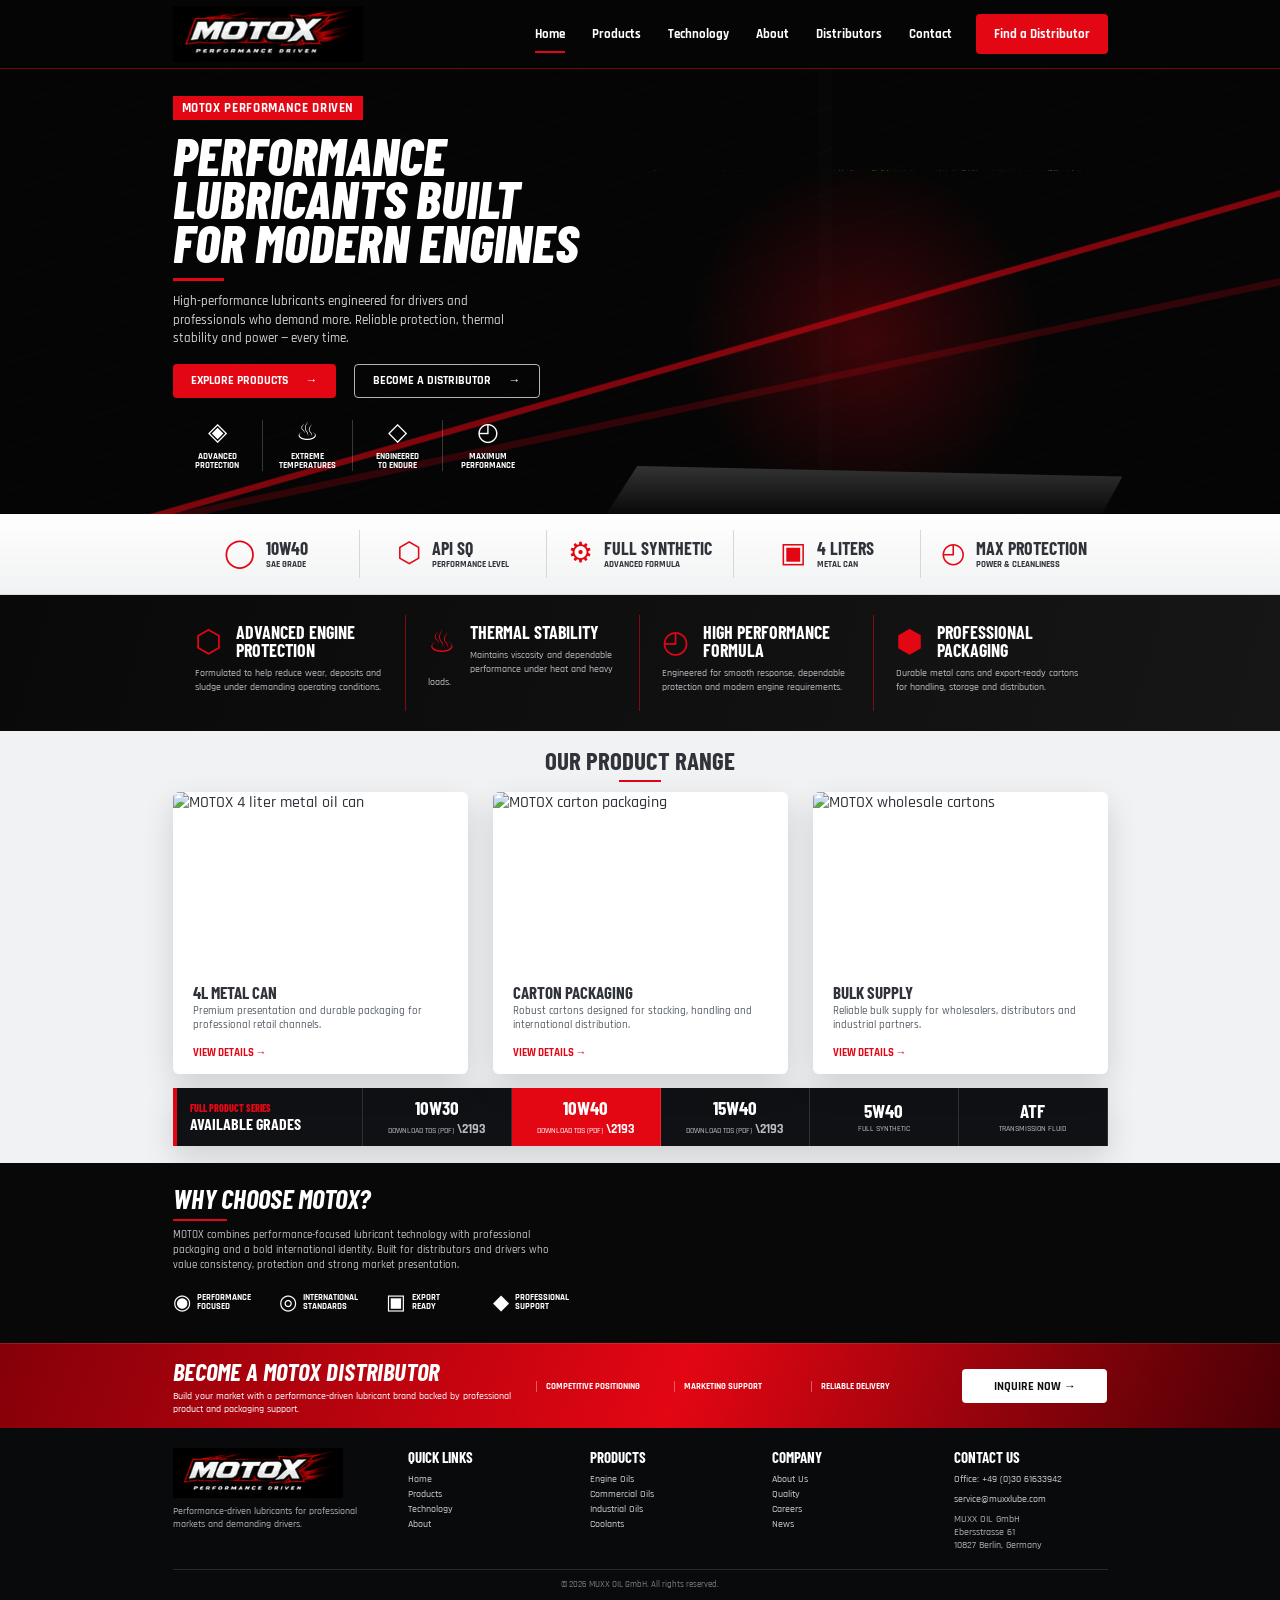
==== commit f1d60ab5: "Add MOTOX technical data sheet downloads" ====
--- a/motox-public/index.html
+++ b/motox-public/index.html
@@ -140,6 +140,7 @@
 .series-range b { font-family: "Barlow Condensed", sans-serif; font-size: 23px; line-height: 1; }
 .series-range small { margin-top: 4px; color: #b9bdc3; font-size: 10px; text-transform: uppercase; }
 .series-range a:hover small, .series-range a.featured small { color: white; }
+.series-range a.tds-download small::after { content: " \\2193"; font-size: 13px; font-weight: 800; }
 
 .why { background: #080808; color: white; overflow: hidden; }
 .why-grid { min-height: 230px; display: grid; grid-template-columns: 44% 56%; align-items: stretch; }
@@ -390,9 +391,9 @@
         </div>
         <div class="series-range" aria-label="MOTOX product specifications">
           <div class="series-heading"><span>Full Product Series</span><strong>Available Grades</strong></div>
-          <a href="#contact"><b>10W30</b><small>Engine Oil</small></a>
-          <a class="featured" href="#contact"><b>10W40</b><small>Full Synthetic</small></a>
-          <a href="#contact"><b>15W40</b><small>Engine Oil</small></a>
+          <a class="tds-download" href="downloads/MOTOX_SQ_10W-30_Typical_Properties.pdf" download aria-label="Download MOTOX SQ 10W-30 technical data sheet PDF"><b>10W30</b><small>Download TDS (PDF)</small></a>
+          <a class="featured tds-download" href="downloads/MOTOX_SQ_10W-40_Typical_Properties.pdf" download aria-label="Download MOTOX SQ 10W-40 technical data sheet PDF"><b>10W40</b><small>Download TDS (PDF)</small></a>
+          <a class="tds-download" href="downloads/MOTOX_CI-4_15W-40_Typical_Properties.pdf" download aria-label="Download MOTOX CI-4 15W-40 technical data sheet PDF"><b>15W40</b><small>Download TDS (PDF)</small></a>
           <a href="#contact"><b>5W40</b><small>Full Synthetic</small></a>
           <a href="#contact"><b>ATF</b><small>Transmission Fluid</small></a>
         </div>
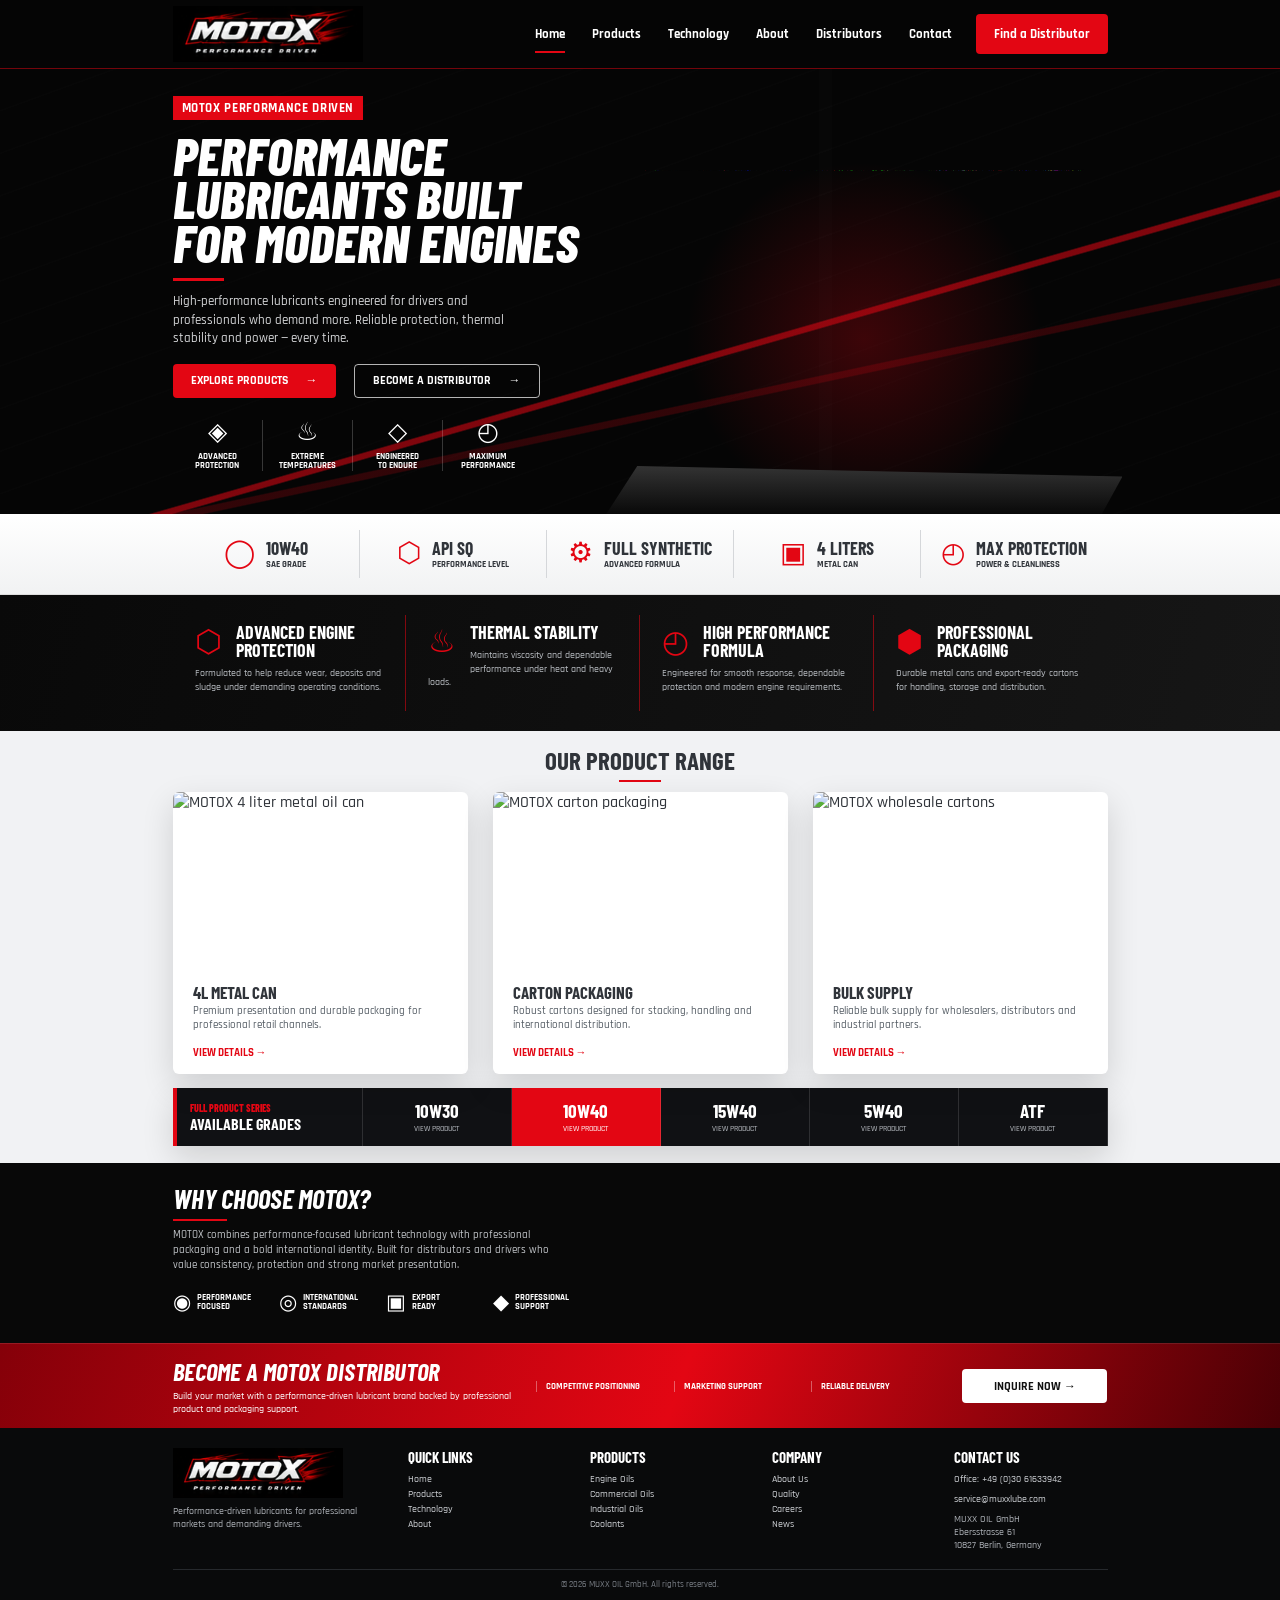
==== commit 224cac69: "Route homepage products through product detail pages" ====
--- a/motox-public/index.html
+++ b/motox-public/index.html
@@ -140,7 +140,6 @@
 .series-range b { font-family: "Barlow Condensed", sans-serif; font-size: 23px; line-height: 1; }
 .series-range small { margin-top: 4px; color: #b9bdc3; font-size: 10px; text-transform: uppercase; }
 .series-range a:hover small, .series-range a.featured small { color: white; }
-.series-range a.tds-download small::after { content: " \\2193"; font-size: 13px; font-weight: 800; }
 
 .why { background: #080808; color: white; overflow: hidden; }
 .why-grid { min-height: 230px; display: grid; grid-template-columns: 44% 56%; align-items: stretch; }
@@ -314,7 +313,7 @@
       <button class="menu-toggle" aria-expanded="false" aria-controls="main-nav">Menu</button>
       <nav id="main-nav" class="main-nav" aria-label="Primary navigation">
         <a class="active" href="#home">Home</a>
-        <a href="#products">Products</a>
+        <a href="https://htmlpreview.github.io/?https://github.com/87428467/gpt-ai-assistant/blob/main/motox-public/products/index.html">Products</a>
         <a href="#technology">Technology</a>
         <a href="#about">About</a>
         <a href="#distributors">Distributors</a>
@@ -333,7 +332,7 @@
           <h1>Performance<br>Lubricants Built<br>for Modern Engines</h1>
           <p>High-performance lubricants engineered for drivers and professionals who demand more. Reliable protection, thermal stability and power — every time.</p>
           <div class="hero-actions">
-            <a class="button button-primary" href="#products">Explore Products <span>→</span></a>
+            <a class="button button-primary" href="https://htmlpreview.github.io/?https://github.com/87428467/gpt-ai-assistant/blob/main/motox-public/products/index.html">Explore Products <span>→</span></a>
             <a class="button button-outline" href="#distributors">Become a Distributor <span>→</span></a>
           </div>
           <div class="hero-values">
@@ -391,11 +390,11 @@
         </div>
         <div class="series-range" aria-label="MOTOX product specifications">
           <div class="series-heading"><span>Full Product Series</span><strong>Available Grades</strong></div>
-          <a class="tds-download" href="downloads/MOTOX_SQ_10W-30_Typical_Properties.pdf" download aria-label="Download MOTOX SQ 10W-30 technical data sheet PDF"><b>10W30</b><small>Download TDS (PDF)</small></a>
-          <a class="featured tds-download" href="downloads/MOTOX_SQ_10W-40_Typical_Properties.pdf" download aria-label="Download MOTOX SQ 10W-40 technical data sheet PDF"><b>10W40</b><small>Download TDS (PDF)</small></a>
-          <a class="tds-download" href="downloads/MOTOX_CI-4_15W-40_Typical_Properties.pdf" download aria-label="Download MOTOX CI-4 15W-40 technical data sheet PDF"><b>15W40</b><small>Download TDS (PDF)</small></a>
-          <a href="#contact"><b>5W40</b><small>Full Synthetic</small></a>
-          <a href="#contact"><b>ATF</b><small>Transmission Fluid</small></a>
+          <a href="https://htmlpreview.github.io/?https://github.com/87428467/gpt-ai-assistant/blob/main/motox-public/products/detail.html#10w30"><b>10W30</b><small>View Product</small></a>
+          <a class="featured" href="https://htmlpreview.github.io/?https://github.com/87428467/gpt-ai-assistant/blob/main/motox-public/products/detail.html#10w40"><b>10W40</b><small>View Product</small></a>
+          <a href="https://htmlpreview.github.io/?https://github.com/87428467/gpt-ai-assistant/blob/main/motox-public/products/detail.html#15w40"><b>15W40</b><small>View Product</small></a>
+          <a href="https://htmlpreview.github.io/?https://github.com/87428467/gpt-ai-assistant/blob/main/motox-public/products/detail.html#5w40"><b>5W40</b><small>View Product</small></a>
+          <a href="https://htmlpreview.github.io/?https://github.com/87428467/gpt-ai-assistant/blob/main/motox-public/products/detail.html#atf"><b>ATF</b><small>View Product</small></a>
         </div>
       </div>
     </section>
@@ -428,8 +427,8 @@
   <footer id="contact" class="footer">
     <div class="container footer-grid">
       <div class="footer-brand"><img src="motox_logo_on_black.png" alt="MOTOX"><p>Performance-driven lubricants for professional markets and demanding drivers.</p></div>
-      <div><h3>Quick Links</h3><a href="#home">Home</a><a href="#products">Products</a><a href="#technology">Technology</a><a href="#about">About</a></div>
-      <div><h3>Products</h3><a href="#">Engine Oils</a><a href="#">Commercial Oils</a><a href="#">Industrial Oils</a><a href="#">Coolants</a></div>
+      <div><h3>Quick Links</h3><a href="#home">Home</a><a href="https://htmlpreview.github.io/?https://github.com/87428467/gpt-ai-assistant/blob/main/motox-public/products/index.html">Products</a><a href="#technology">Technology</a><a href="#about">About</a></div>
+      <div><h3>Products</h3><a href="https://htmlpreview.github.io/?https://github.com/87428467/gpt-ai-assistant/blob/main/motox-public/products/index.html">Engine Oils</a><a href="https://htmlpreview.github.io/?https://github.com/87428467/gpt-ai-assistant/blob/main/motox-public/products/index.html">Commercial Oils</a><a href="https://htmlpreview.github.io/?https://github.com/87428467/gpt-ai-assistant/blob/main/motox-public/products/index.html">Industrial Oils</a><a href="https://htmlpreview.github.io/?https://github.com/87428467/gpt-ai-assistant/blob/main/motox-public/products/index.html">Coolants</a></div>
       <div><h3>Company</h3><a href="#about">About Us</a><a href="#">Quality</a><a href="#">Careers</a><a href="#">News</a></div>
       <div><h3>Contact Us</h3><p><a href="tel:+493061633942">Office: +49 (0)30 61633942</a></p><p><a href="mailto:service@muxxlube.com">service@muxxlube.com</a></p><p>MUXX OIL GmbH<br>Ebersstrasse 61<br>10827 Berlin, Germany</p></div>
     </div>
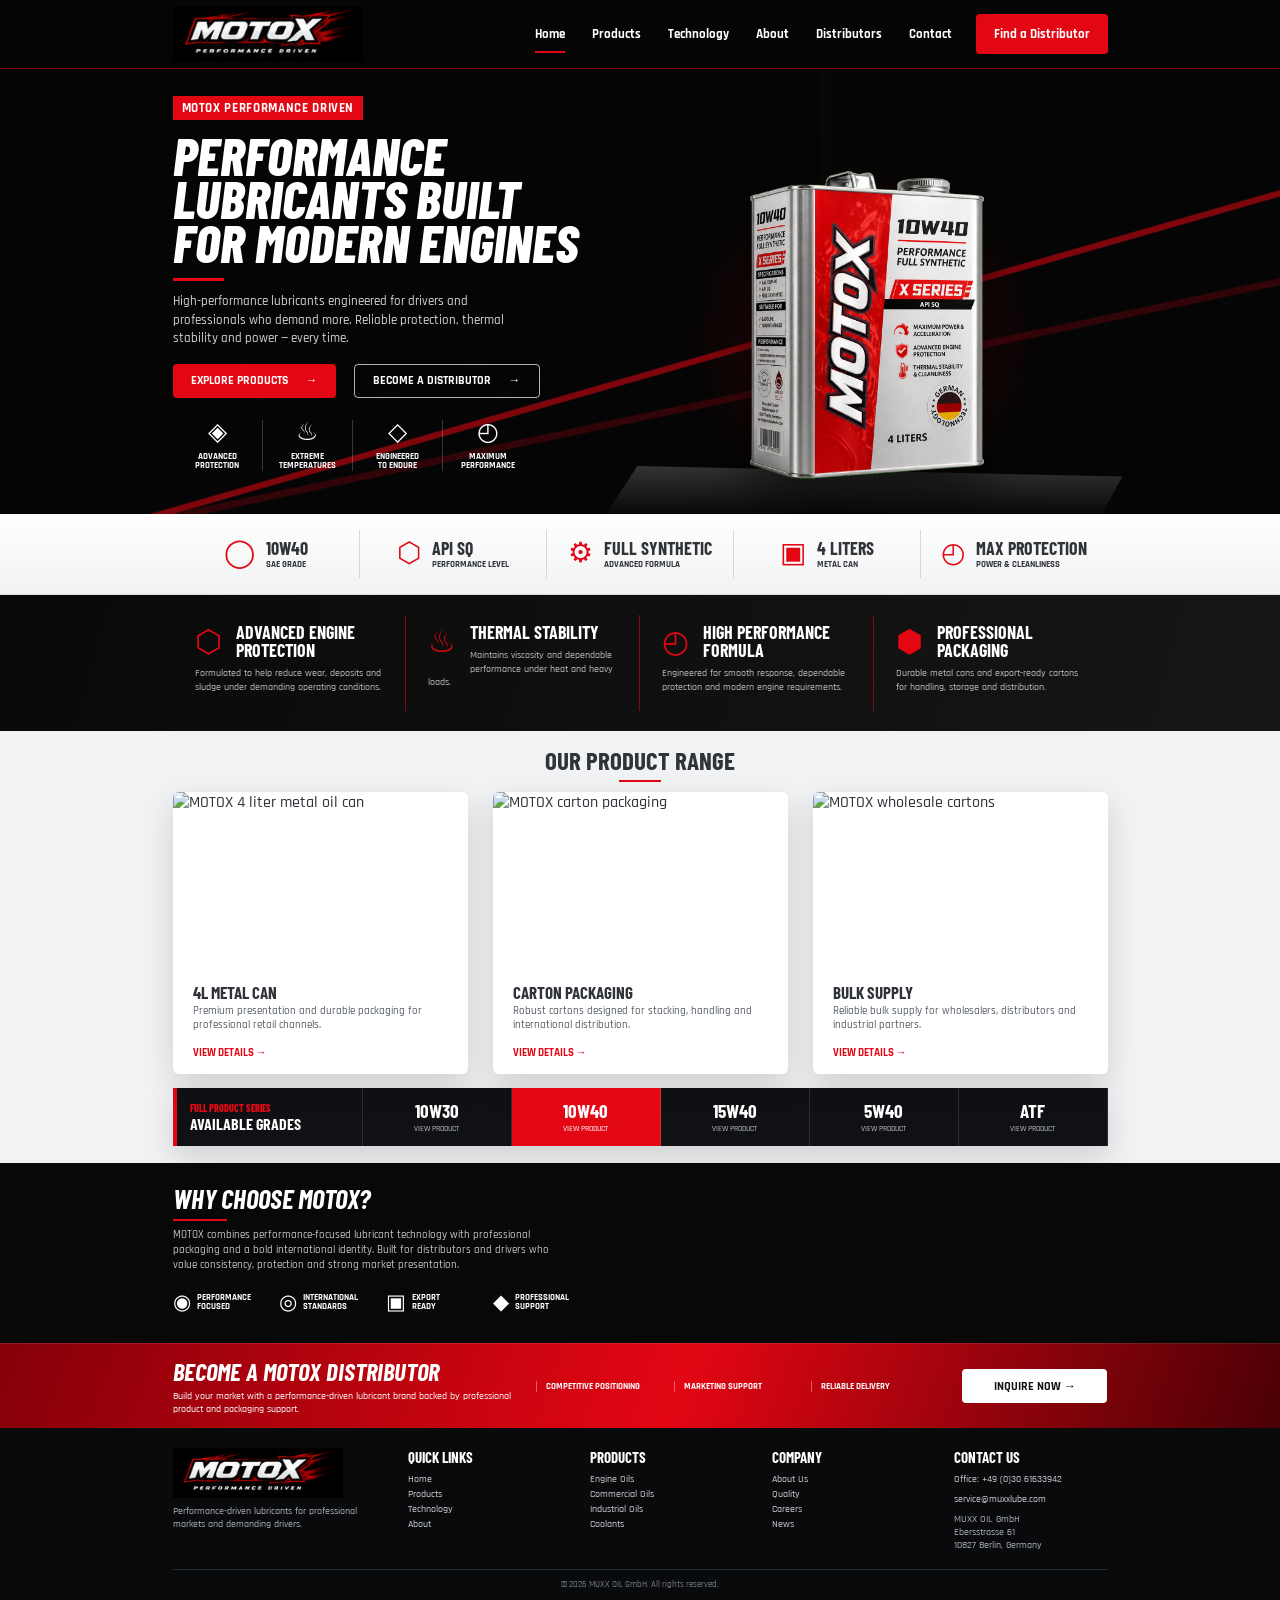
==== commit 2df48ede: "Refresh corrected product image asset" ====
--- a/motox-public/index.html
+++ b/motox-public/index.html
@@ -344,7 +344,7 @@
         </div>
         <div class="hero-product">
           <div class="hero-glow" aria-hidden="true"></div>
-          <img src="product_can_hero_v3.png" alt="MOTOX 10W40 full synthetic 4 liter metal can">
+          <img src="product_can_hero_v3.png?v=49257ce" alt="MOTOX 10W40 full synthetic 4 liter metal can">
         </div>
       </div>
     </section>
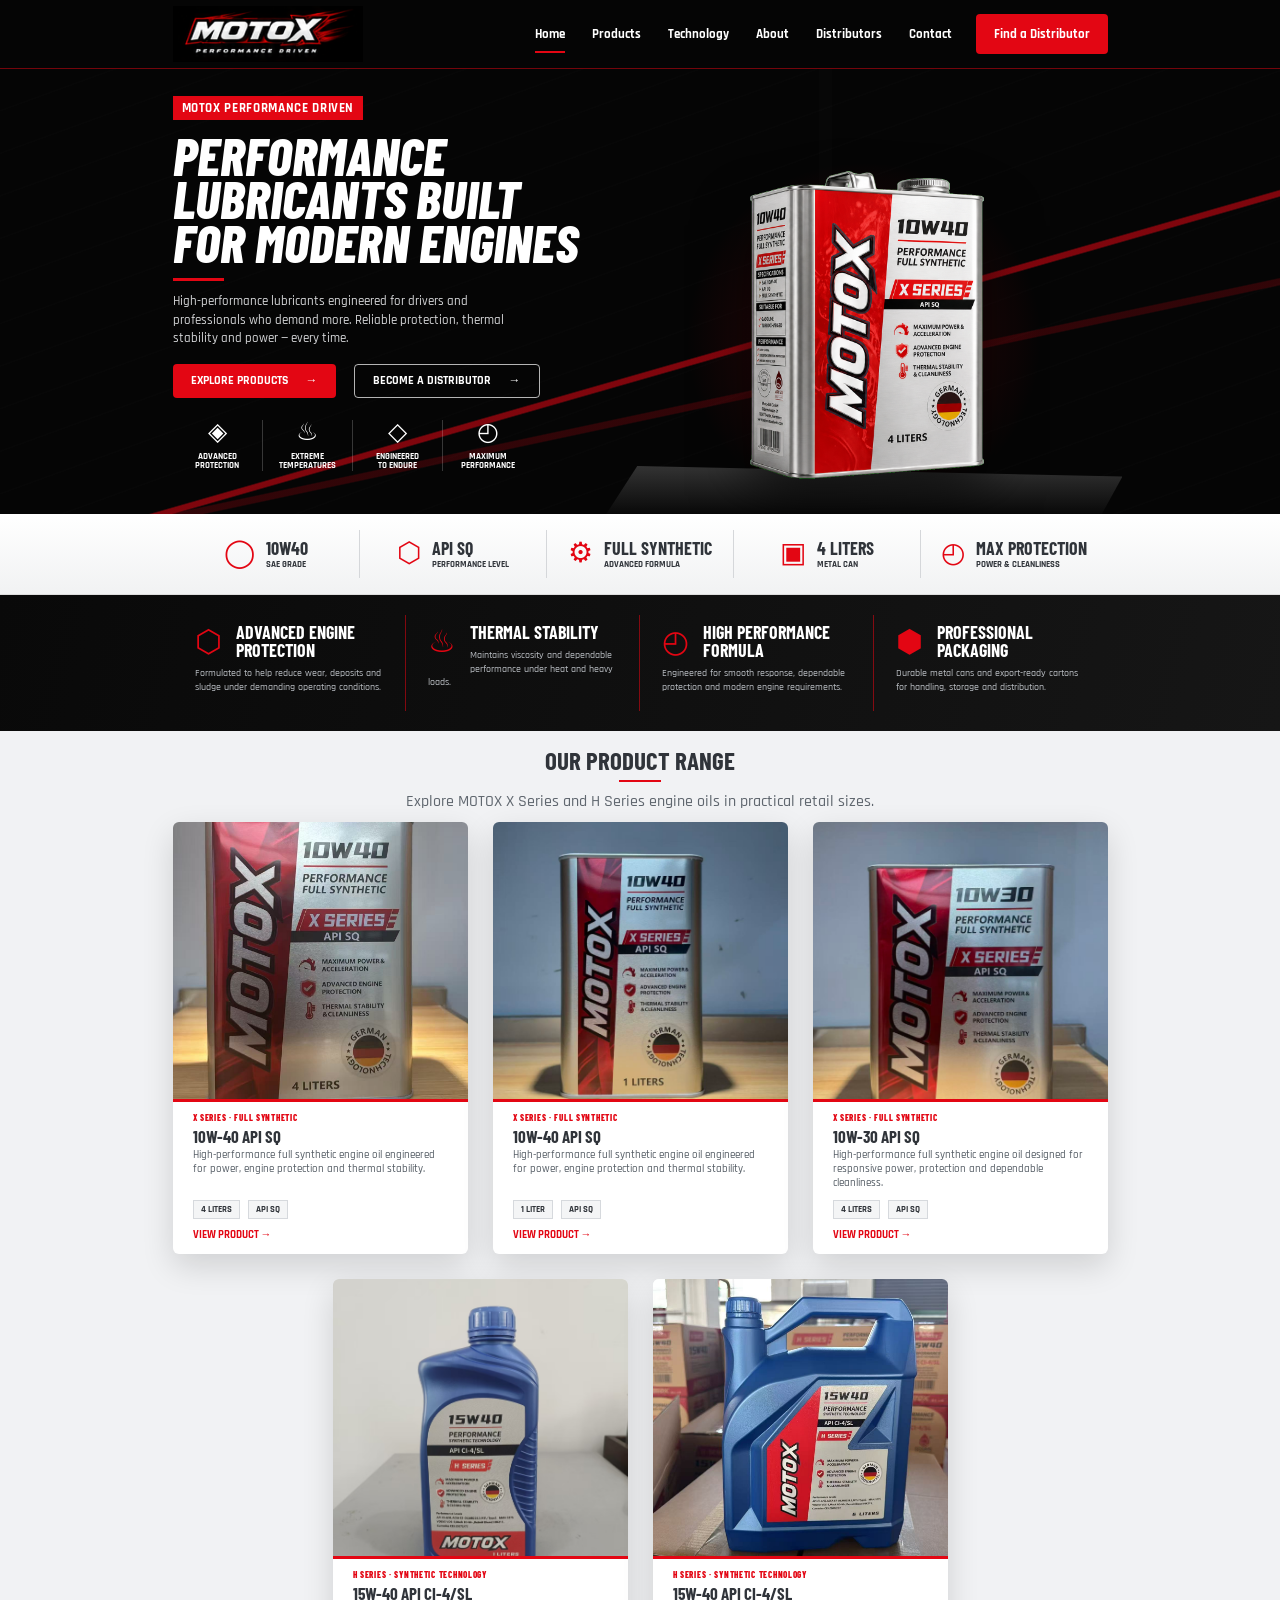
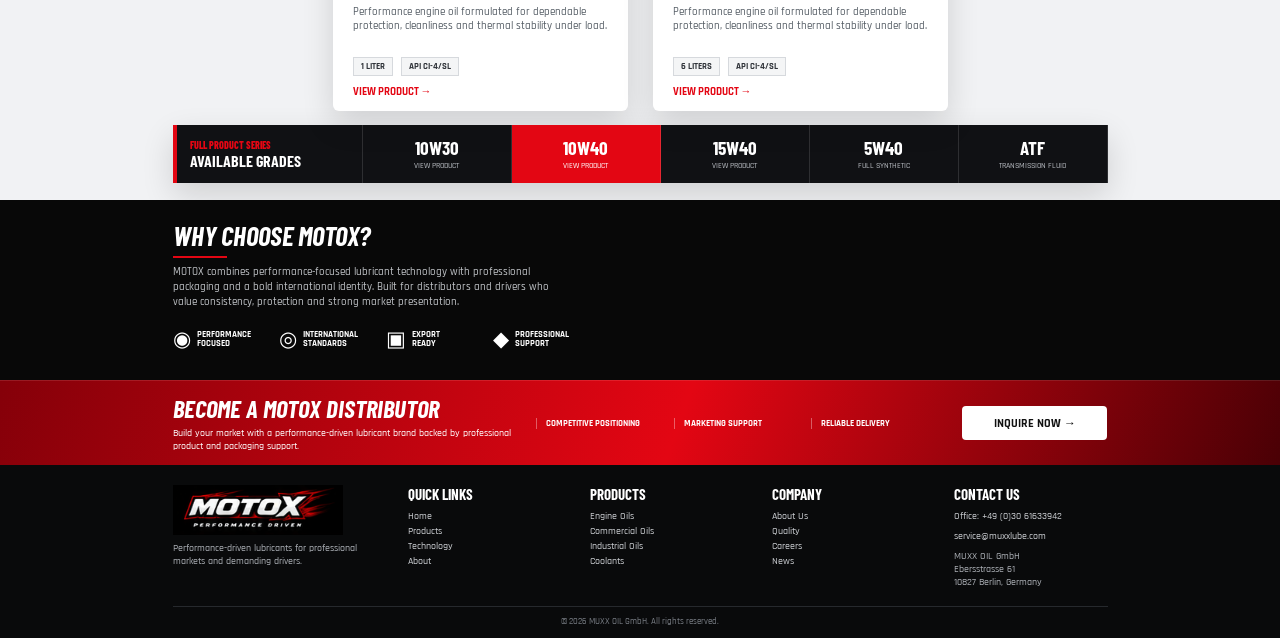
==== commit 53232e28: "Continue original MOTOX site with product TDS pages" ====
--- a/motox-public/index.html
+++ b/motox-public/index.html
@@ -122,14 +122,20 @@
 .section-heading { text-align: center; margin-bottom: 24px; }
 .section-heading h2 { font-size: 36px; }
 .section-heading span { display: block; width: 48px; height: 3px; background: var(--motox-red); margin: 9px auto 0; }
-.product-grid { display: grid; grid-template-columns: repeat(3,1fr); gap: 26px; }
-.product-card { background: white; border-radius: var(--radius); box-shadow: var(--shadow); overflow: hidden; }
-.product-card img { width: 100%; height: 230px; object-fit: cover; object-position: center; }
-.product-card img.carton-crop { object-position: 24% 32%; }
-.product-card img.bulk-crop { object-position: 70% 40%; }
-.card-body { padding: 18px 20px 22px; }
-.card-body h3 { font-size: 26px; }
-.card-body p { min-height: 44px; color: #555d65; margin: 5px 0 12px; }
+.section-heading p { max-width: 620px; margin: 9px auto 0; color: #60676f; }
+.product-grid { display: grid; grid-template-columns: repeat(6,1fr); gap: 26px; }
+.product-card { grid-column: span 2; display: flex; flex-direction: column; background: white; border-radius: var(--radius); box-shadow: var(--shadow); overflow: hidden; }
+.product-card:nth-last-child(2) { grid-column: 2 / span 2; }
+.product-photo { height: 320px; background: linear-gradient(145deg,#e5e8eb,#f8f9fa); overflow: hidden; border-bottom: 3px solid var(--motox-red); }
+.product-photo img { width: 100%; height: 100%; object-fit: cover; object-position: center 55%; }
+.product-photo img.focus-lower { object-position: center 65%; }
+.product-photo img.landscape { object-position: center; }
+.card-body { display: flex; flex: 1; flex-direction: column; padding: 18px 20px 22px; }
+.product-kicker { color: var(--motox-red); font-family: "Barlow Condensed", sans-serif; font-size: 13px; font-weight: 800; letter-spacing: .08em; text-transform: uppercase; }
+.card-body h3 { margin-top: 3px; font-size: 26px; }
+.card-body p { min-height: 66px; color: #555d65; margin: 5px 0 12px; }
+.product-meta { display: flex; gap: 8px; margin: auto 0 15px; }
+.product-meta span { padding: 5px 9px; border: 1px solid #d6d9dd; background: #f4f5f6; color: #30343a; font-size: 12px; font-weight: 800; line-height: 1; text-transform: uppercase; }
 .card-body a { color: var(--motox-red); font-weight: 800; text-transform: uppercase; }
 .series-range { margin-top: 22px; display: grid; grid-template-columns: 1.25fr repeat(5,1fr); background: #101114; color: white; border-left: 4px solid var(--motox-red); box-shadow: var(--shadow); }
 .series-heading, .series-range a { min-height: 66px; display: flex; flex-direction: column; justify-content: center; padding: 9px 18px; border-right: 1px solid rgba(255,255,255,.13); }
@@ -183,7 +189,8 @@
   .benefit-grid { grid-template-columns: repeat(2,1fr); padding: 18px 0; }
   .benefit-grid article:nth-child(2) { border-right: 0; }
   .product-grid { grid-template-columns: repeat(2,1fr); }
-  .product-card:last-child { grid-column: 1 / -1; }
+  .product-card, .product-card:nth-last-child(2) { grid-column: auto; }
+  .product-card:last-child { grid-column: 1 / -1; width: calc((100% - 26px) / 2); justify-self: center; }
   .series-range { grid-template-columns: repeat(3,1fr); }
   .series-heading { grid-column: 1 / -1; }
   .why-grid { grid-template-columns: 1fr; }
@@ -212,7 +219,7 @@
   .benefit-grid { grid-template-columns: 1fr; }
   .benefit-grid article { border-right: 0; border-bottom: 1px solid rgba(227,6,19,.4); padding: 22px 8px; }
   .product-grid { grid-template-columns: 1fr; }
-  .product-card:last-child { grid-column: auto; }
+  .product-card:last-child { grid-column: auto; width: 100%; }
   .series-range { grid-template-columns: repeat(2,1fr); }
   .series-heading { grid-column: 1 / -1; }
   .trust-grid { grid-template-columns: repeat(2,1fr); }
@@ -265,10 +272,13 @@
   .section-heading h2 { font-size: 25px; }
   .section-heading span { margin-top: 5px; width: 42px; height: 2px; }
   .product-grid { gap: 25px; }
-  .product-card img { height: 180px; }
+  .product-photo { height: 280px; }
   .card-body { padding: 10px 20px 12px; }
   .card-body h3 { font-size: 17px; }
-  .card-body p { min-height: 30px; font-size: 11px; line-height: 1.25; margin: 3px 0 6px; }
+  .card-body p { min-height: 43px; font-size: 11px; line-height: 1.25; margin: 3px 0 8px; }
+  .product-kicker { font-size: 9px; }
+  .product-meta { margin-bottom: 9px; }
+  .product-meta span { font-size: 9px; padding: 4px 7px; }
   .card-body a { font-size: 11px; }
   .series-range { margin-top: 14px; }
   .series-heading, .series-range a { min-height: 58px; padding: 7px 13px; }
@@ -313,7 +323,7 @@
       <button class="menu-toggle" aria-expanded="false" aria-controls="main-nav">Menu</button>
       <nav id="main-nav" class="main-nav" aria-label="Primary navigation">
         <a class="active" href="#home">Home</a>
-        <a href="https://htmlpreview.github.io/?https://github.com/87428467/gpt-ai-assistant/blob/main/motox-public/products/index.html">Products</a>
+        <a href="#products">Products</a>
         <a href="#technology">Technology</a>
         <a href="#about">About</a>
         <a href="#distributors">Distributors</a>
@@ -332,7 +342,7 @@
           <h1>Performance<br>Lubricants Built<br>for Modern Engines</h1>
           <p>High-performance lubricants engineered for drivers and professionals who demand more. Reliable protection, thermal stability and power — every time.</p>
           <div class="hero-actions">
-            <a class="button button-primary" href="https://htmlpreview.github.io/?https://github.com/87428467/gpt-ai-assistant/blob/main/motox-public/products/index.html">Explore Products <span>→</span></a>
+            <a class="button button-primary" href="#products">Explore Products <span>→</span></a>
             <a class="button button-outline" href="#distributors">Become a Distributor <span>→</span></a>
           </div>
           <div class="hero-values">
@@ -344,7 +354,7 @@
         </div>
         <div class="hero-product">
           <div class="hero-glow" aria-hidden="true"></div>
-          <img src="product_can_hero_v3.png?v=49257ce" alt="MOTOX 10W40 full synthetic 4 liter metal can">
+          <img src="product_can_hero_v3.png" alt="MOTOX 10W40 full synthetic 4 liter metal can">
         </div>
       </div>
     </section>
@@ -373,28 +383,37 @@
         <div class="section-heading">
           <h2>Our Product Range</h2>
           <span></span>
+          <p>Explore MOTOX X Series and H Series engine oils in practical retail sizes.</p>
         </div>
         <div class="product-grid">
           <article class="product-card">
-            <img src="https://images.weserv.nl/?url=https%3A%2F%2Ffiles.catbox.moe%2F2rlpzh.jpg" loading="lazy" alt="MOTOX 4 liter metal oil can">
-            <div class="card-body"><h3>4L Metal Can</h3><p>Premium presentation and durable packaging for professional retail channels.</p><a href="#contact">View Details →</a></div>
+            <div class="product-photo"><img class="focus-lower" src="motox-x-series-10w40-api-sq-4l.jpg" loading="lazy" width="1080" height="1920" alt="MOTOX X Series 10W-40 API SQ full synthetic engine oil, 4 liter metal can"></div>
+            <div class="card-body"><span class="product-kicker">X Series · Full Synthetic</span><h3>10W-40 API SQ</h3><p>High-performance full synthetic engine oil engineered for power, engine protection and thermal stability.</p><div class="product-meta"><span>4 Liters</span><span>API SQ</span></div><a href="https://htmlpreview.github.io/?https://github.com/87428467/gpt-ai-assistant/blob/main/motox-public/products/x-series-10w40.html">View Product →</a></div>
           </article>
           <article class="product-card">
-            <img class="carton-crop" src="https://images.weserv.nl/?url=https%3A%2F%2Ffiles.catbox.moe%2Ffzpqph.jpg" loading="lazy" alt="MOTOX carton packaging">
-            <div class="card-body"><h3>Carton Packaging</h3><p>Robust cartons designed for stacking, handling and international distribution.</p><a href="#contact">View Details →</a></div>
+            <div class="product-photo"><img src="motox-x-series-10w40-api-sq-1l.jpg" loading="lazy" width="1280" height="1707" alt="MOTOX X Series 10W-40 API SQ full synthetic engine oil, 1 liter metal can"></div>
+            <div class="card-body"><span class="product-kicker">X Series · Full Synthetic</span><h3>10W-40 API SQ</h3><p>High-performance full synthetic engine oil engineered for power, engine protection and thermal stability.</p><div class="product-meta"><span>1 Liter</span><span>API SQ</span></div><a href="https://htmlpreview.github.io/?https://github.com/87428467/gpt-ai-assistant/blob/main/motox-public/products/x-series-10w40.html">View Product →</a></div>
           </article>
           <article class="product-card">
-            <img class="bulk-crop" src="https://images.weserv.nl/?url=https%3A%2F%2Ffiles.catbox.moe%2Ffzpqph.jpg" loading="lazy" alt="MOTOX wholesale cartons">
-            <div class="card-body"><h3>Bulk Supply</h3><p>Reliable bulk supply for wholesalers, distributors and industrial partners.</p><a href="#contact">View Details →</a></div>
+            <div class="product-photo"><img src="motox-x-series-10w30-api-sq-4l.jpg" loading="lazy" width="1280" height="1707" alt="MOTOX X Series 10W-30 API SQ full synthetic engine oil, 4 liter metal can"></div>
+            <div class="card-body"><span class="product-kicker">X Series · Full Synthetic</span><h3>10W-30 API SQ</h3><p>High-performance full synthetic engine oil designed for responsive power, protection and dependable cleanliness.</p><div class="product-meta"><span>4 Liters</span><span>API SQ</span></div><a href="https://htmlpreview.github.io/?https://github.com/87428467/gpt-ai-assistant/blob/main/motox-public/products/x-series-10w30.html">View Product →</a></div>
+          </article>
+          <article class="product-card">
+            <div class="product-photo"><img src="motox-h-series-15w40-api-ci4-sl-1l.jpg" loading="lazy" width="1279" height="1706" alt="MOTOX H Series 15W-40 API CI-4/SL synthetic technology engine oil, 1 liter bottle"></div>
+            <div class="card-body"><span class="product-kicker">H Series · Synthetic Technology</span><h3>15W-40 API CI-4/SL</h3><p>Performance engine oil formulated for dependable protection, cleanliness and thermal stability under load.</p><div class="product-meta"><span>1 Liter</span><span>API CI-4/SL</span></div><a href="https://htmlpreview.github.io/?https://github.com/87428467/gpt-ai-assistant/blob/main/motox-public/products/h-series-15w40.html">View Product →</a></div>
+          </article>
+          <article class="product-card">
+            <div class="product-photo"><img class="landscape" src="motox-h-series-15w40-api-ci4-sl-6l.jpg" loading="lazy" width="1920" height="1080" alt="MOTOX H Series 15W-40 API CI-4/SL synthetic technology engine oil, 6 liter container"></div>
+            <div class="card-body"><span class="product-kicker">H Series · Synthetic Technology</span><h3>15W-40 API CI-4/SL</h3><p>Performance engine oil formulated for dependable protection, cleanliness and thermal stability under load.</p><div class="product-meta"><span>6 Liters</span><span>API CI-4/SL</span></div><a href="https://htmlpreview.github.io/?https://github.com/87428467/gpt-ai-assistant/blob/main/motox-public/products/h-series-15w40.html">View Product →</a></div>
           </article>
         </div>
         <div class="series-range" aria-label="MOTOX product specifications">
           <div class="series-heading"><span>Full Product Series</span><strong>Available Grades</strong></div>
-          <a href="https://htmlpreview.github.io/?https://github.com/87428467/gpt-ai-assistant/blob/main/motox-public/products/detail.html#10w30"><b>10W30</b><small>View Product</small></a>
-          <a class="featured" href="https://htmlpreview.github.io/?https://github.com/87428467/gpt-ai-assistant/blob/main/motox-public/products/detail.html#10w40"><b>10W40</b><small>View Product</small></a>
-          <a href="https://htmlpreview.github.io/?https://github.com/87428467/gpt-ai-assistant/blob/main/motox-public/products/detail.html#15w40"><b>15W40</b><small>View Product</small></a>
-          <a href="https://htmlpreview.github.io/?https://github.com/87428467/gpt-ai-assistant/blob/main/motox-public/products/detail.html#5w40"><b>5W40</b><small>View Product</small></a>
-          <a href="https://htmlpreview.github.io/?https://github.com/87428467/gpt-ai-assistant/blob/main/motox-public/products/detail.html#atf"><b>ATF</b><small>View Product</small></a>
+          <a href="https://htmlpreview.github.io/?https://github.com/87428467/gpt-ai-assistant/blob/main/motox-public/products/x-series-10w30.html"><b>10W30</b><small>View Product</small></a>
+          <a class="featured" href="https://htmlpreview.github.io/?https://github.com/87428467/gpt-ai-assistant/blob/main/motox-public/products/x-series-10w40.html"><b>10W40</b><small>View Product</small></a>
+          <a href="https://htmlpreview.github.io/?https://github.com/87428467/gpt-ai-assistant/blob/main/motox-public/products/h-series-15w40.html"><b>15W40</b><small>View Product</small></a>
+          <a href="#contact"><b>5W40</b><small>Full Synthetic</small></a>
+          <a href="#contact"><b>ATF</b><small>Transmission Fluid</small></a>
         </div>
       </div>
     </section>
@@ -427,8 +446,8 @@
   <footer id="contact" class="footer">
     <div class="container footer-grid">
       <div class="footer-brand"><img src="motox_logo_on_black.png" alt="MOTOX"><p>Performance-driven lubricants for professional markets and demanding drivers.</p></div>
-      <div><h3>Quick Links</h3><a href="#home">Home</a><a href="https://htmlpreview.github.io/?https://github.com/87428467/gpt-ai-assistant/blob/main/motox-public/products/index.html">Products</a><a href="#technology">Technology</a><a href="#about">About</a></div>
-      <div><h3>Products</h3><a href="https://htmlpreview.github.io/?https://github.com/87428467/gpt-ai-assistant/blob/main/motox-public/products/index.html">Engine Oils</a><a href="https://htmlpreview.github.io/?https://github.com/87428467/gpt-ai-assistant/blob/main/motox-public/products/index.html">Commercial Oils</a><a href="https://htmlpreview.github.io/?https://github.com/87428467/gpt-ai-assistant/blob/main/motox-public/products/index.html">Industrial Oils</a><a href="https://htmlpreview.github.io/?https://github.com/87428467/gpt-ai-assistant/blob/main/motox-public/products/index.html">Coolants</a></div>
+      <div><h3>Quick Links</h3><a href="#home">Home</a><a href="#products">Products</a><a href="#technology">Technology</a><a href="#about">About</a></div>
+      <div><h3>Products</h3><a href="#">Engine Oils</a><a href="#">Commercial Oils</a><a href="#">Industrial Oils</a><a href="#">Coolants</a></div>
       <div><h3>Company</h3><a href="#about">About Us</a><a href="#">Quality</a><a href="#">Careers</a><a href="#">News</a></div>
       <div><h3>Contact Us</h3><p><a href="tel:+493061633942">Office: +49 (0)30 61633942</a></p><p><a href="mailto:service@muxxlube.com">service@muxxlube.com</a></p><p>MUXX OIL GmbH<br>Ebersstrasse 61<br>10827 Berlin, Germany</p></div>
     </div>
